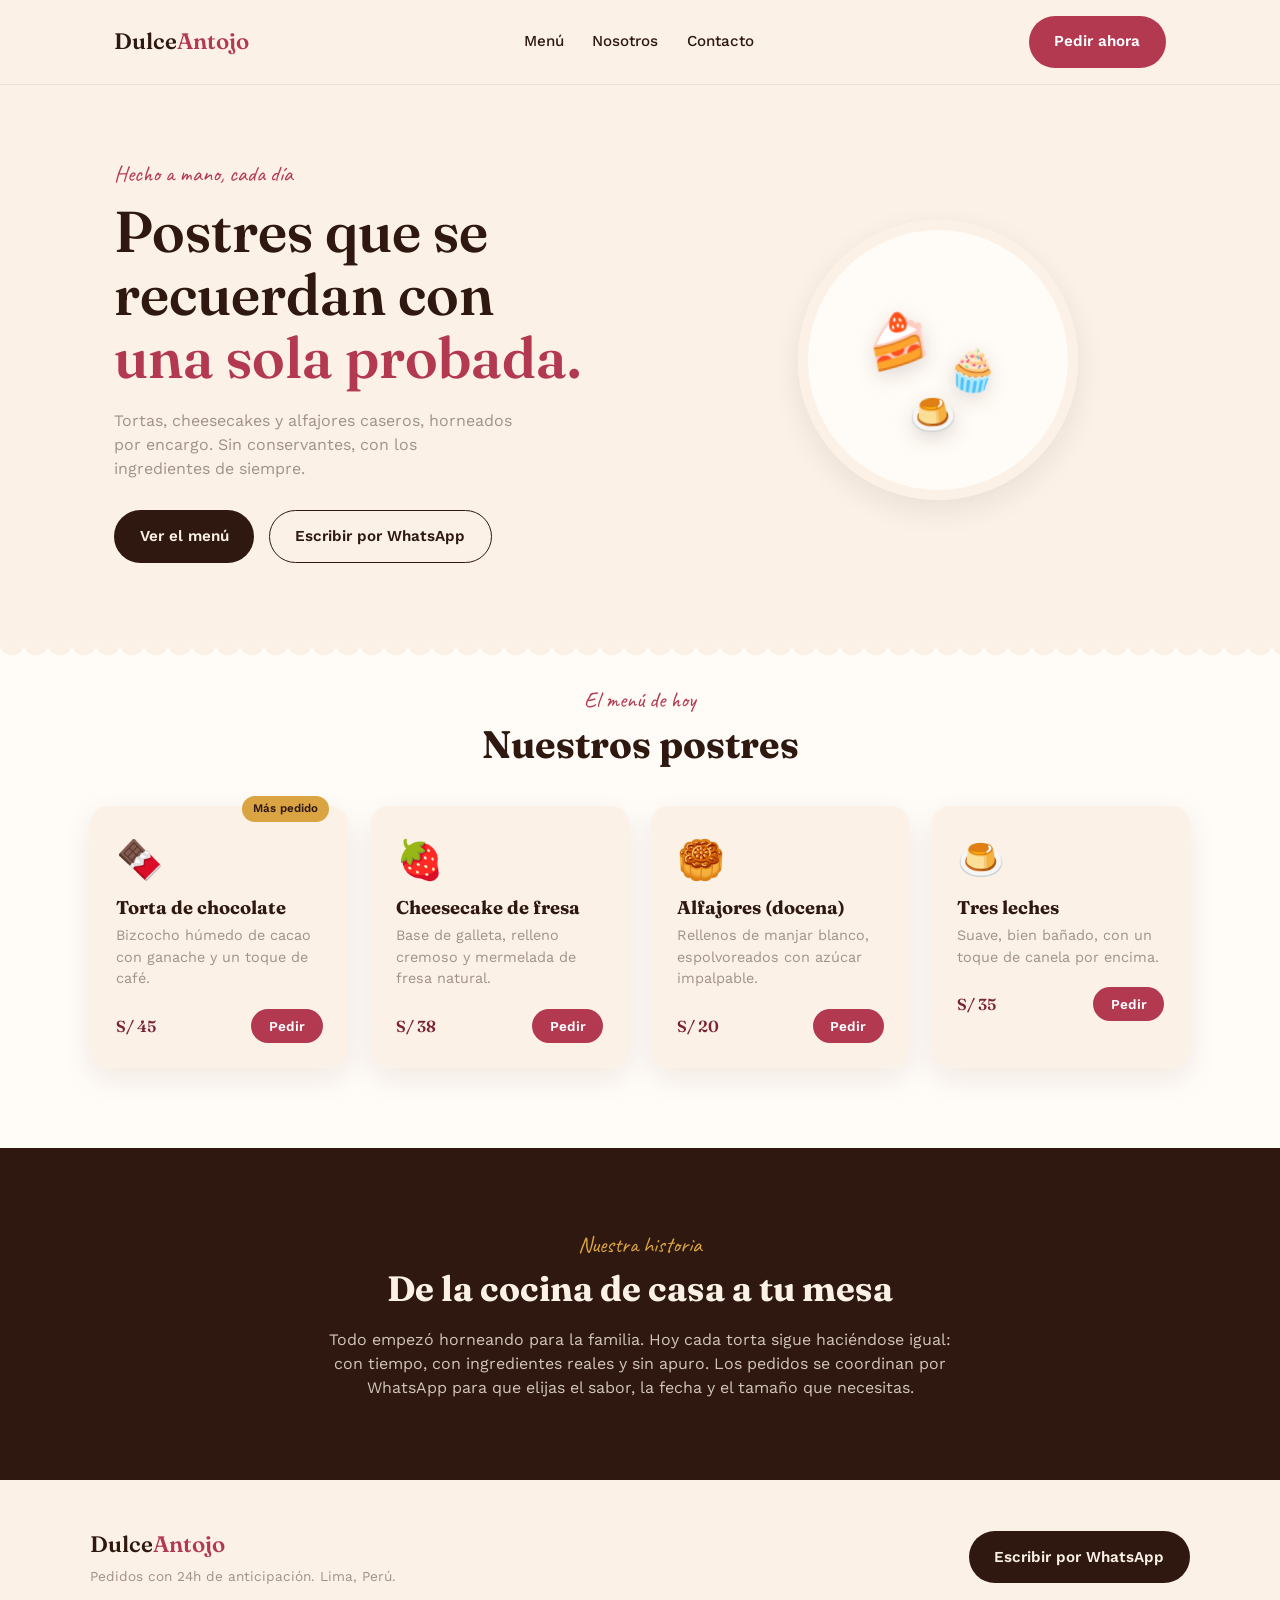
==== index.html @ 0b5dce77 "Change page title from 'Dulce Antojo' to 'Emma'" ====
<!DOCTYPE html>
<html lang="es">
<head>
  <meta charset="UTF-8">
  <meta name="viewport" content="width=device-width, initial-scale=1.0">
  <title>Emma — Postres artesanales</title>
  <meta name="description" content="Postres caseros hechos con amor. Pide por WhatsApp y recíbelos frescos.">
  <link rel="preconnect" href="https://fonts.googleapis.com">
  <link href="https://fonts.googleapis.com/css2?family=Fraunces:opsz,wght@9..144,400;9..144,600;9..144,700&family=Work+Sans:wght@400;500;600&family=Caveat:wght@600&display=swap" rel="stylesheet">
  <link rel="stylesheet" href="styles.css">
</head>
<body>

  <!-- ===== HEADER ===== -->
  <header class="header">
    <div class="header__inner">
      <a href="#inicio" class="logo">Dulce<span>Antojo</span></a>
      <nav class="nav">
        <a href="#menu">Menú</a>
        <a href="#nosotros">Nosotros</a>
        <a href="#contacto">Contacto</a>
      </nav>
      <a href="#" class="btn btn--whatsapp header__cta" id="btn-header-whatsapp">
        Pedir ahora
      </a>
    </div>
  </header>

  <!-- ===== HERO ===== -->
  <section class="hero" id="inicio">
    <div class="hero__content">
      <p class="eyebrow">Hecho a mano, cada día</p>
      <h1 class="hero__title">Postres que se<br>recuerdan con<br><em>una sola probada.</em></h1>
      <p class="hero__text">
        Tortas, cheesecakes y alfajores caseros, horneados por encargo.
        Sin conservantes, con los ingredientes de siempre.
      </p>
      <div class="hero__actions">
        <a href="#menu" class="btn btn--primary">Ver el menú</a>
        <a href="#" class="btn btn--outline" id="btn-hero-whatsapp">Escribir por WhatsApp</a>
      </div>
    </div>
    <div class="hero__art" aria-hidden="true">
      <div class="plate">
        <span class="treat treat--1">🍰</span>
        <span class="treat treat--2">🧁</span>
        <span class="treat treat--3">🍮</span>
      </div>
    </div>
  </section>

  <div class="scallop" aria-hidden="true"></div>

  <!-- ===== MENU ===== -->
  <section class="menu" id="menu">
    <div class="section-head">
      <p class="eyebrow">El menú de hoy</p>
      <h2>Nuestros postres</h2>
    </div>

    <div class="menu__grid" id="menu-grid">
      <!-- Las tarjetas se generan también se pueden editar aquí directamente -->
      <article class="card" data-nombre="Torta de chocolate" data-precio="45">
        <span class="card__badge">Más pedido</span>
        <div class="card__emoji">🍫</div>
        <h3>Torta de chocolate</h3>
        <p>Bizcocho húmedo de cacao con ganache y un toque de café.</p>
        <div class="card__footer">
          <span class="card__price">S/ 45</span>
          <button class="btn btn--small btn--whatsapp btn-pedir">Pedir</button>
        </div>
      </article>

      <article class="card" data-nombre="Cheesecake de fresa" data-precio="38">
        <div class="card__emoji">🍓</div>
        <h3>Cheesecake de fresa</h3>
        <p>Base de galleta, relleno cremoso y mermelada de fresa natural.</p>
        <div class="card__footer">
          <span class="card__price">S/ 38</span>
          <button class="btn btn--small btn--whatsapp btn-pedir">Pedir</button>
        </div>
      </article>

      <article class="card" data-nombre="Alfajores (docena)" data-precio="20">
        <div class="card__emoji">🥮</div>
        <h3>Alfajores (docena)</h3>
        <p>Rellenos de manjar blanco, espolvoreados con azúcar impalpable.</p>
        <div class="card__footer">
          <span class="card__price">S/ 20</span>
          <button class="btn btn--small btn--whatsapp btn-pedir">Pedir</button>
        </div>
      </article>

      <article class="card" data-nombre="Tres leches" data-precio="35">
        <div class="card__emoji">🍮</div>
        <h3>Tres leches</h3>
        <p>Suave, bien bañado, con un toque de canela por encima.</p>
        <div class="card__footer">
          <span class="card__price">S/ 35</span>
          <button class="btn btn--small btn--whatsapp btn-pedir">Pedir</button>
        </div>
      </article>
    </div>
  </section>

  <!-- ===== NOSOTROS ===== -->
  <section class="nosotros" id="nosotros">
    <div class="nosotros__inner">
      <p class="eyebrow">Nuestra historia</p>
      <h2>De la cocina de casa a tu mesa</h2>
      <p>
        Todo empezó horneando para la familia. Hoy cada torta sigue
        haciéndose igual: con tiempo, con ingredientes reales y
        sin apuro. Los pedidos se coordinan por WhatsApp para que
        elijas el sabor, la fecha y el tamaño que necesitas.
      </p>
    </div>
  </section>

  <!-- ===== FOOTER / CONTACTO ===== -->
  <footer class="footer" id="contacto">
    <div class="footer__inner">
      <div>
        <p class="logo logo--footer">Dulce<span>Antojo</span></p>
        <p class="footer__text">Pedidos con 24h de anticipación. Lima, Perú.</p>
      </div>
      <a href="#" class="btn btn--primary" id="btn-footer-whatsapp">Escribir por WhatsApp</a>
    </div>
  </footer>

  <script src="script.js"></script>
</body>
</html>
---- styles.css ----
/* =========================================================
   TOKENS — cambia estos valores para ajustar todo el diseño
   ========================================================= */
:root {
  --cream:        #FBF1E6;
  --cream-card:   #FFFBF6;
  --chocolate:    #2E1810;
  --chocolate-70: #2E181070;
  --berry:        #B33951;
  --berry-dark:   #7A2338;
  --caramel:      #D9A441;

  --font-display: "Fraunces", serif;
  --font-body:    "Work Sans", sans-serif;
  --font-accent:  "Caveat", cursive;

  --radius: 18px;
  --shadow: 0 10px 30px rgba(46, 24, 16, 0.08);
}

/* =========================================================
   BASE
   ========================================================= */
* { box-sizing: border-box; margin: 0; padding: 0; }

html { scroll-behavior: smooth; }

body {
  font-family: var(--font-body);
  background: var(--cream);
  color: var(--chocolate);
  line-height: 1.5;
  -webkit-font-smoothing: antialiased;
}

img { max-width: 100%; display: block; }

a { color: inherit; text-decoration: none; }

h1, h2, h3 { font-family: var(--font-display); line-height: 1.1; }

.eyebrow {
  font-family: var(--font-accent);
  font-size: 1.4rem;
  color: var(--berry);
}

/* =========================================================
   BOTONES
   ========================================================= */
.btn {
  display: inline-flex;
  align-items: center;
  justify-content: center;
  padding: 0.9rem 1.6rem;
  border-radius: 999px;
  font-family: var(--font-body);
  font-weight: 600;
  font-size: 0.95rem;
  border: none;
  cursor: pointer;
  transition: transform 0.15s ease, box-shadow 0.15s ease;
}

.btn:hover { transform: translateY(-2px); }

.btn--primary {
  background: var(--chocolate);
  color: var(--cream);
}

.btn--outline {
  background: transparent;
  color: var(--chocolate);
  border: 1.5px solid var(--chocolate);
}

.btn--whatsapp {
  background: var(--berry);
  color: #fff;
}
.btn--whatsapp:hover { background: var(--berry-dark); }

.btn--small { padding: 0.55rem 1.1rem; font-size: 0.85rem; }

/* =========================================================
   HEADER
   ========================================================= */
.header {
  position: sticky;
  top: 0;
  z-index: 20;
  background: var(--cream);
  border-bottom: 1px solid rgba(46, 24, 16, 0.08);
}

.header__inner {
  max-width: 1100px;
  margin: 0 auto;
  padding: 1rem 1.5rem;
  display: flex;
  align-items: center;
  justify-content: space-between;
  gap: 1rem;
}

.logo {
  font-family: var(--font-display);
  font-weight: 600;
  font-size: 1.4rem;
}
.logo span { color: var(--berry); }

.nav { display: flex; gap: 1.8rem; }
.nav a { font-weight: 500; font-size: 0.95rem; }
.nav a:hover { color: var(--berry); }

.header__cta { display: none; }
@media (min-width: 720px) {
  .header__cta { display: inline-flex; }
}

/* =========================================================
   HERO
   ========================================================= */
.hero {
  max-width: 1100px;
  margin: 0 auto;
  padding: 4.5rem 1.5rem 5rem;
  display: grid;
  grid-template-columns: 1.1fr 0.9fr;
  gap: 2.5rem;
  align-items: center;
}

.hero__title {
  font-size: clamp(2.4rem, 5vw, 3.6rem);
  font-weight: 600;
  margin: 0.6rem 0 1.2rem;
}
.hero__title em { color: var(--berry); font-style: normal; }

.hero__text {
  max-width: 40ch;
  color: var(--chocolate-70);
  margin-bottom: 1.8rem;
}

.hero__actions { display: flex; gap: 0.9rem; flex-wrap: wrap; }

.hero__art { display: flex; justify-content: center; }

.plate {
  position: relative;
  width: 280px;
  height: 280px;
  border-radius: 50%;
  background: var(--cream-card);
  box-shadow: var(--shadow), inset 0 0 0 10px var(--cream);
  display: flex;
  align-items: center;
  justify-content: center;
}

.treat {
  position: absolute;
  font-size: 3.2rem;
  filter: drop-shadow(0 6px 10px rgba(46,24,16,0.15));
}
.treat--1 { transform: translate(-40px, -20px) rotate(-8deg); }
.treat--2 { transform: translate(35px, 10px) rotate(10deg); font-size: 2.6rem; }
.treat--3 { transform: translate(-5px, 55px) rotate(-4deg); font-size: 2.4rem; }

@media (max-width: 800px) {
  .hero { grid-template-columns: 1fr; text-align: center; }
  .hero__text { margin-left: auto; margin-right: auto; }
  .hero__actions { justify-content: center; }
}

/* Borde festoneado — el detalle distintivo, como el forro de un molde */
.scallop {
  height: 24px;
  background:
    radial-gradient(circle at 12px 0, transparent 12px, var(--cream-card) 12.5px) 0 0 / 24px 24px repeat-x;
  background-color: var(--cream);
}

/* =========================================================
   MENU
   ========================================================= */
.menu {
  background: var(--cream-card);
  padding: 1rem 1.5rem 5rem;
}

.section-head {
  max-width: 1100px;
  margin: 0 auto 2.5rem;
  text-align: center;
}
.section-head h2 { font-size: clamp(1.8rem, 3vw, 2.4rem); margin-top: 0.4rem; }

.menu__grid {
  max-width: 1100px;
  margin: 0 auto;
  display: grid;
  grid-template-columns: repeat(auto-fit, minmax(230px, 1fr));
  gap: 1.4rem;
}

.card {
  position: relative;
  background: var(--cream);
  border-radius: var(--radius);
  padding: 1.6rem;
  box-shadow: var(--shadow);
  opacity: 0;
  transform: translateY(14px);
  transition: opacity 0.5s ease, transform 0.5s ease;
}
.card.is-visible { opacity: 1; transform: translateY(0); }

.card__emoji { font-size: 2.4rem; margin-bottom: 0.6rem; }

.card h3 { font-size: 1.15rem; margin-bottom: 0.4rem; }

.card p {
  font-size: 0.9rem;
  color: var(--chocolate-70);
  margin-bottom: 1.2rem;
  min-height: 2.6em;
}

.card__footer {
  display: flex;
  align-items: center;
  justify-content: space-between;
}

.card__price {
  font-family: var(--font-display);
  font-weight: 600;
  color: var(--berry-dark);
}

.card__badge {
  position: absolute;
  top: -10px;
  right: 1.2rem;
  background: var(--caramel);
  color: var(--chocolate);
  font-size: 0.72rem;
  font-weight: 600;
  padding: 0.3rem 0.7rem;
  border-radius: 999px;
}

/* =========================================================
   NOSOTROS
   ========================================================= */
.nosotros {
  padding: 5rem 1.5rem;
  background: var(--chocolate);
  color: var(--cream);
}

.nosotros__inner {
  max-width: 640px;
  margin: 0 auto;
  text-align: center;
}
.nosotros__inner .eyebrow { color: var(--caramel); }
.nosotros__inner h2 { font-size: clamp(1.7rem, 3vw, 2.2rem); margin: 0.5rem 0 1.2rem; }
.nosotros__inner p:last-child { color: #FBF1E6cc; }

/* =========================================================
   FOOTER
   ========================================================= */
.footer { padding: 3rem 1.5rem; }

.footer__inner {
  max-width: 1100px;
  margin: 0 auto;
  display: flex;
  align-items: center;
  justify-content: space-between;
  flex-wrap: wrap;
  gap: 1.2rem;
}

.logo--footer { margin-bottom: 0.3rem; }
.footer__text { font-size: 0.85rem; color: var(--chocolate-70); }

/* Accesibilidad: foco visible en todos los elementos interactivos */
a:focus-visible, button:focus-visible {
  outline: 2px solid var(--berry);
  outline-offset: 3px;
}

/* Respeta la preferencia de reducir movimiento */
@media (prefers-reduced-motion: reduce) {
  html { scroll-behavior: auto; }
  .card { transition: none; opacity: 1; transform: none; }
  .btn:hover { transform: none; }
}
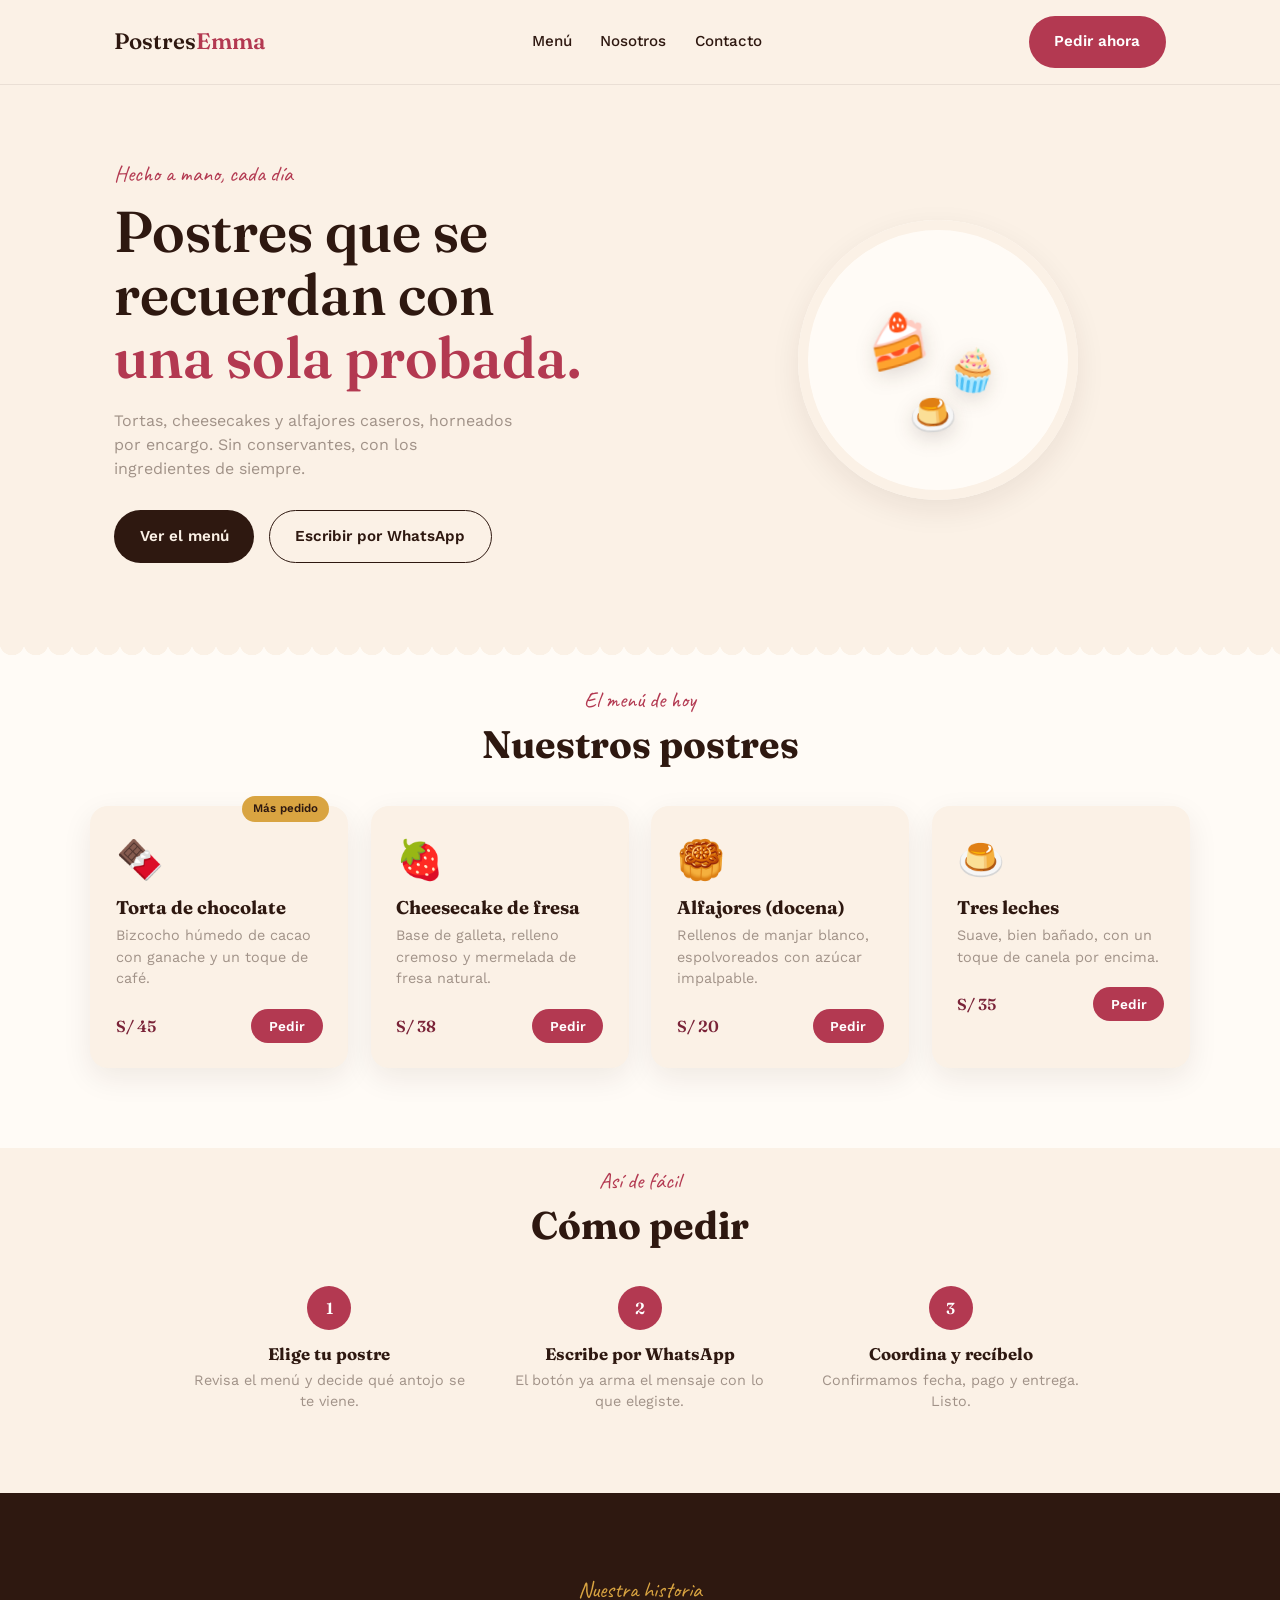
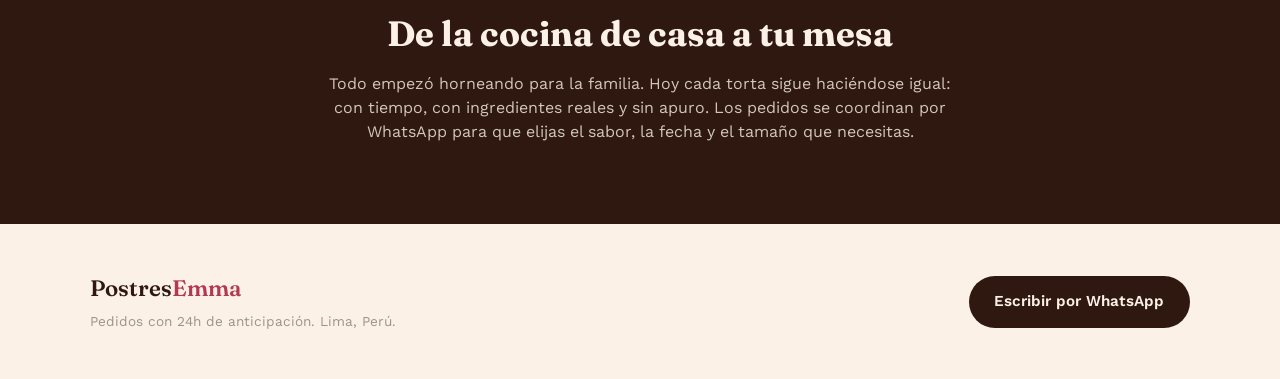
==== commit fd5a0a18: "Add files via upload" ====
--- a/index.html
+++ b/index.html
@@ -3,8 +3,8 @@
 <head>
   <meta charset="UTF-8">
   <meta name="viewport" content="width=device-width, initial-scale=1.0">
-  <title>Emma — Postres artesanales</title>
-  <meta name="description" content="Postres caseros hechos con amor. Pide por WhatsApp y recíbelos frescos.">
+  <title>Postres Emma — Postres artesanales</title>
+  <meta name="description" content="Postres caseros hechos por Emma con amor. Pide por WhatsApp y recíbelos frescos.">
   <link rel="preconnect" href="https://fonts.googleapis.com">
   <link href="https://fonts.googleapis.com/css2?family=Fraunces:opsz,wght@9..144,400;9..144,600;9..144,700&family=Work+Sans:wght@400;500;600&family=Caveat:wght@600&display=swap" rel="stylesheet">
   <link rel="stylesheet" href="styles.css">
@@ -14,12 +14,20 @@
   <!-- ===== HEADER ===== -->
   <header class="header">
     <div class="header__inner">
-      <a href="#inicio" class="logo">Dulce<span>Antojo</span></a>
-      <nav class="nav">
+      <a href="#inicio" class="logo">Postres<span>Emma</span></a>
+
+      <!-- Botón hamburguesa: solo visible en pantallas chicas -->
+      <button class="nav__toggle" id="nav-toggle" aria-label="Abrir menú" aria-expanded="false">
+        <span></span><span></span><span></span>
+      </button>
+
+      <nav class="nav" id="nav">
         <a href="#menu">Menú</a>
         <a href="#nosotros">Nosotros</a>
         <a href="#contacto">Contacto</a>
+        <a href="#" class="btn btn--whatsapp nav__cta-mobile" id="btn-nav-whatsapp">Pedir ahora</a>
       </nav>
+
       <a href="#" class="btn btn--whatsapp header__cta" id="btn-header-whatsapp">
         Pedir ahora
       </a>
@@ -42,9 +50,9 @@
     </div>
     <div class="hero__art" aria-hidden="true">
       <div class="plate">
-        <span class="treat treat--1">🍰</span>
-        <span class="treat treat--2">🧁</span>
-        <span class="treat treat--3">🍮</span>
+        <span class="treat treat--1 float">🍰</span>
+        <span class="treat treat--2 float float--delay1">🧁</span>
+        <span class="treat treat--3 float float--delay2">🍮</span>
       </div>
     </div>
   </section>
@@ -103,6 +111,31 @@
     </div>
   </section>
 
+  <!-- ===== COMO PEDIR ===== -->
+  <section class="pasos">
+    <div class="section-head">
+      <p class="eyebrow">Así de fácil</p>
+      <h2>Cómo pedir</h2>
+    </div>
+    <div class="pasos__grid">
+      <div class="paso">
+        <span class="paso__numero">1</span>
+        <h3>Elige tu postre</h3>
+        <p>Revisa el menú y decide qué antojo se te viene.</p>
+      </div>
+      <div class="paso">
+        <span class="paso__numero">2</span>
+        <h3>Escribe por WhatsApp</h3>
+        <p>El botón ya arma el mensaje con lo que elegiste.</p>
+      </div>
+      <div class="paso">
+        <span class="paso__numero">3</span>
+        <h3>Coordina y recíbelo</h3>
+        <p>Confirmamos fecha, pago y entrega. Listo.</p>
+      </div>
+    </div>
+  </section>
+
   <!-- ===== NOSOTROS ===== -->
   <section class="nosotros" id="nosotros">
     <div class="nosotros__inner">
@@ -121,13 +154,16 @@
   <footer class="footer" id="contacto">
     <div class="footer__inner">
       <div>
-        <p class="logo logo--footer">Dulce<span>Antojo</span></p>
+        <p class="logo logo--footer">Postres<span>Emma</span></p>
         <p class="footer__text">Pedidos con 24h de anticipación. Lima, Perú.</p>
       </div>
       <a href="#" class="btn btn--primary" id="btn-footer-whatsapp">Escribir por WhatsApp</a>
     </div>
   </footer>
 
+  <!-- Botón flotante para volver arriba, aparece al hacer scroll -->
+  <button id="btn-top" class="btn-top" aria-label="Volver arriba">↑</button>
+
   <script src="script.js"></script>
 </body>
 </html>
--- a/styles.css
+++ b/styles.css
@@ -120,6 +120,63 @@
   .header__cta { display: inline-flex; }
 }
 
+/* Botón hamburguesa — solo aparece en pantallas chicas */
+.nav__toggle {
+  display: none;
+  flex-direction: column;
+  gap: 5px;
+  background: none;
+  border: none;
+  cursor: pointer;
+  padding: 0.4rem;
+}
+.nav__toggle span {
+  width: 24px;
+  height: 2.5px;
+  background: var(--chocolate);
+  border-radius: 2px;
+  transition: transform 0.25s ease, opacity 0.25s ease;
+}
+
+.nav__cta-mobile { display: none; }
+
+@media (max-width: 719px) {
+  .nav__toggle { display: flex; }
+
+  .nav {
+    position: absolute;
+    top: 100%;
+    left: 0;
+    right: 0;
+    background: var(--cream);
+    flex-direction: column;
+    align-items: center;
+    gap: 1.4rem;
+    padding: 1.5rem 0 2rem;
+    border-bottom: 1px solid rgba(46, 24, 16, 0.08);
+
+    /* Oculto por defecto, sin usar display:none para poder animar */
+    max-height: 0;
+    overflow: hidden;
+    padding-top: 0;
+    padding-bottom: 0;
+    transition: max-height 0.3s ease;
+  }
+
+  .nav.is-open {
+    max-height: 320px;
+    padding-top: 1.5rem;
+    padding-bottom: 2rem;
+  }
+
+  .nav__cta-mobile { display: inline-flex; margin-top: 0.4rem; }
+}
+
+/* Transforma la hamburguesa en "X" cuando el menú está abierto */
+.nav__toggle[aria-expanded="true"] span:nth-child(1) { transform: translateY(7.5px) rotate(45deg); }
+.nav__toggle[aria-expanded="true"] span:nth-child(2) { opacity: 0; }
+.nav__toggle[aria-expanded="true"] span:nth-child(3) { transform: translateY(-7.5px) rotate(-45deg); }
+
 /* =========================================================
    HERO
    ========================================================= */
@@ -170,6 +227,16 @@
 .treat--1 { transform: translate(-40px, -20px) rotate(-8deg); }
 .treat--2 { transform: translate(35px, 10px) rotate(10deg); font-size: 2.6rem; }
 .treat--3 { transform: translate(-5px, 55px) rotate(-4deg); font-size: 2.4rem; }
+
+/* Animación flotante: sube y baja suavemente, en bucle */
+.float { animation: flotar 3.5s ease-in-out infinite; }
+.float--delay1 { animation-delay: 0.6s; }
+.float--delay2 { animation-delay: 1.2s; }
+
+@keyframes flotar {
+  0%, 100% { margin-top: 0; }
+  50%      { margin-top: -10px; }
+}
 
 @media (max-width: 800px) {
   .hero { grid-template-columns: 1fr; text-align: center; }
@@ -256,6 +323,66 @@
 }
 
 /* =========================================================
+   COMO PEDIR (3 pasos)
+   ========================================================= */
+.pasos { padding: 1rem 1.5rem 5rem; }
+
+.pasos__grid {
+  max-width: 900px;
+  margin: 0 auto;
+  display: grid;
+  grid-template-columns: repeat(auto-fit, minmax(200px, 1fr));
+  gap: 2rem;
+  text-align: center;
+}
+
+.paso__numero {
+  display: inline-flex;
+  align-items: center;
+  justify-content: center;
+  width: 44px;
+  height: 44px;
+  border-radius: 50%;
+  background: var(--berry);
+  color: #fff;
+  font-family: var(--font-display);
+  font-weight: 600;
+  margin-bottom: 0.9rem;
+}
+
+.paso h3 { font-size: 1.05rem; margin-bottom: 0.4rem; }
+.paso p { font-size: 0.9rem; color: var(--chocolate-70); }
+
+/* =========================================================
+   BOTÓN VOLVER ARRIBA
+   ========================================================= */
+.btn-top {
+  position: fixed;
+  bottom: 1.5rem;
+  right: 1.5rem;
+  width: 44px;
+  height: 44px;
+  border-radius: 50%;
+  border: none;
+  background: var(--chocolate);
+  color: var(--cream);
+  font-size: 1.2rem;
+  cursor: pointer;
+  box-shadow: var(--shadow);
+  opacity: 0;
+  pointer-events: none;
+  transform: translateY(10px);
+  transition: opacity 0.25s ease, transform 0.25s ease;
+  z-index: 15;
+}
+
+.btn-top.is-visible {
+  opacity: 1;
+  pointer-events: auto;
+  transform: translateY(0);
+}
+
+/* =========================================================
    NOSOTROS
    ========================================================= */
 .nosotros {
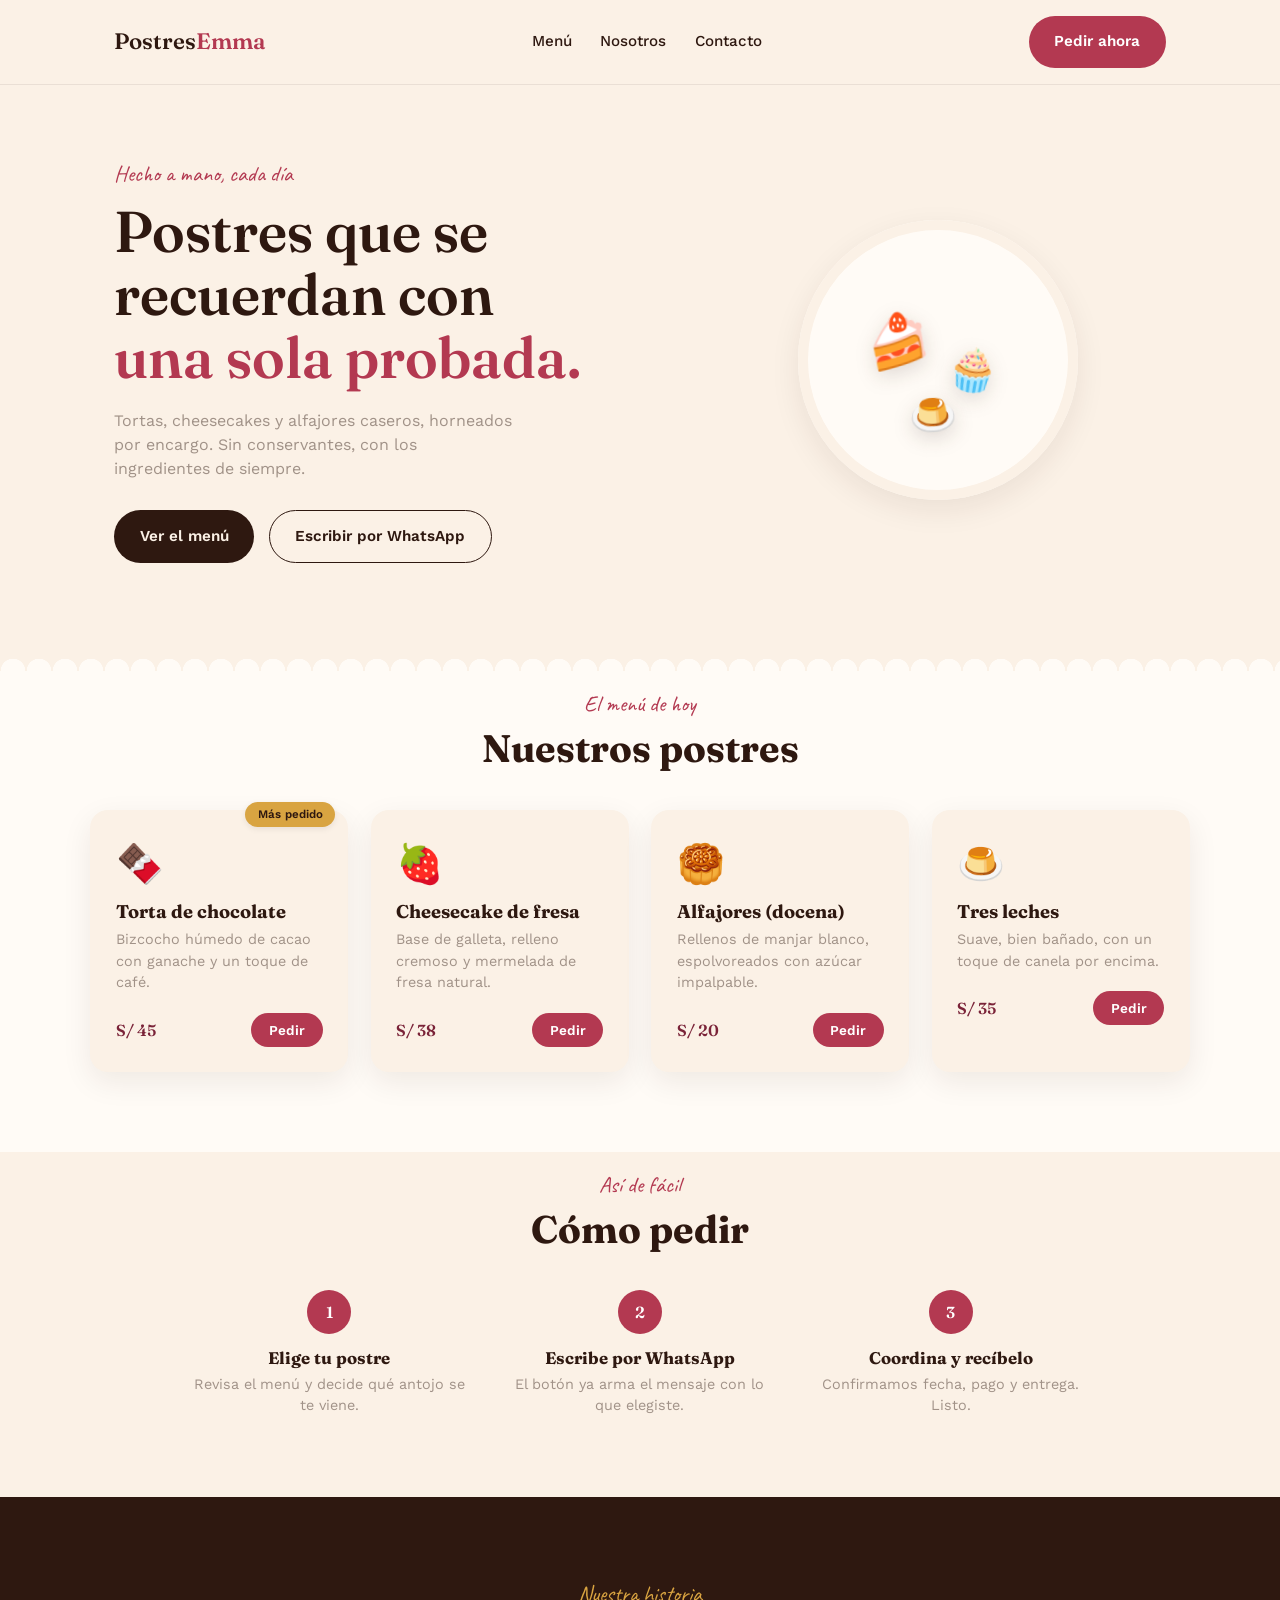
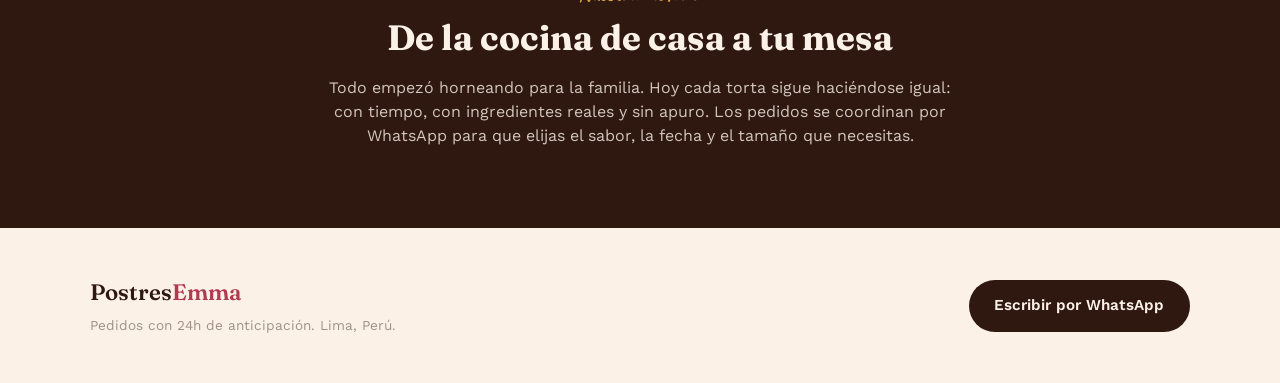
==== commit 89d83e0d: "12312" ====
--- a/index.html
+++ b/index.html
@@ -5,6 +5,25 @@
   <meta name="viewport" content="width=device-width, initial-scale=1.0">
   <title>Postres Emma — Postres artesanales</title>
   <meta name="description" content="Postres caseros hechos por Emma con amor. Pide por WhatsApp y recíbelos frescos.">
+  <!-- Favicon en emoji (funciona en la mayoría de navegadores) -->
+  <link rel="icon" href="data:image/svg+xml,<svg xmlns='http://www.w3.org/2000/svg' viewBox='0 0 100 100'><text y='.9em' font-size='90'>🍰</text></svg>">
+  <!-- Datos estructurados para negocio local (SEO) -->
+  <script type="application/ld+json">
+    {
+      "@context": "https://schema.org",
+      "@type": "LocalBusiness",
+      "name": "Postres Emma",
+      "description": "Postres artesanales hechos por encargo. Tortas, cheesecakes y alfajores.",
+      "url": "https://postresemma.com",
+      "telephone": "+51987654321",
+      "address": {
+        "@type": "PostalAddress",
+        "addressLocality": "Lima",
+        "addressCountry": "PE"
+      },
+      "priceRange": "$$"
+    }
+  </script>
   <link rel="preconnect" href="https://fonts.googleapis.com">
   <link href="https://fonts.googleapis.com/css2?family=Fraunces:opsz,wght@9..144,400;9..144,600;9..144,700&family=Work+Sans:wght@400;500;600&family=Caveat:wght@600&display=swap" rel="stylesheet">
   <link rel="stylesheet" href="styles.css">
@@ -15,140 +34,136 @@
   <header class="header">
     <div class="header__inner">
       <a href="#inicio" class="logo">Postres<span>Emma</span></a>
-
-      <!-- Botón hamburguesa: solo visible en pantallas chicas -->
-      <button class="nav__toggle" id="nav-toggle" aria-label="Abrir menú" aria-expanded="false">
+      <button class="nav__toggle" id="nav-toggle" aria-label="Abrir menú" aria-expanded="false" aria-controls="nav">
         <span></span><span></span><span></span>
       </button>
-
-      <nav class="nav" id="nav">
+      <nav class="nav" id="nav" role="navigation" aria-label="Menú principal">
         <a href="#menu">Menú</a>
         <a href="#nosotros">Nosotros</a>
         <a href="#contacto">Contacto</a>
-        <a href="#" class="btn btn--whatsapp nav__cta-mobile" id="btn-nav-whatsapp">Pedir ahora</a>
+        <a href="#" class="btn btn--whatsapp nav__cta-mobile" data-wa-message="general">Pedir ahora</a>
       </nav>
-
-      <a href="#" class="btn btn--whatsapp header__cta" id="btn-header-whatsapp">
-        Pedir ahora
-      </a>
+      <a href="#" class="btn btn--whatsapp header__cta" data-wa-message="general">Pedir ahora</a>
     </div>
   </header>
 
-  <!-- ===== HERO ===== -->
-  <section class="hero" id="inicio">
-    <div class="hero__content">
-      <p class="eyebrow">Hecho a mano, cada día</p>
-      <h1 class="hero__title">Postres que se<br>recuerdan con<br><em>una sola probada.</em></h1>
-      <p class="hero__text">
-        Tortas, cheesecakes y alfajores caseros, horneados por encargo.
-        Sin conservantes, con los ingredientes de siempre.
-      </p>
-      <div class="hero__actions">
-        <a href="#menu" class="btn btn--primary">Ver el menú</a>
-        <a href="#" class="btn btn--outline" id="btn-hero-whatsapp">Escribir por WhatsApp</a>
+  <!-- ===== CONTENIDO PRINCIPAL ===== -->
+  <main>
+    <!-- ===== HERO ===== -->
+    <section class="hero" id="inicio">
+      <div class="hero__content">
+        <p class="eyebrow">Hecho a mano, cada día</p>
+        <h1 class="hero__title">Postres que se<br>recuerdan con<br><em>una sola probada.</em></h1>
+        <p class="hero__text">
+          Tortas, cheesecakes y alfajores caseros, horneados por encargo.
+          Sin conservantes, con los ingredientes de siempre.
+        </p>
+        <div class="hero__actions">
+          <a href="#menu" class="btn btn--primary">Ver el menú</a>
+          <a href="#" class="btn btn--outline" data-wa-message="general">Escribir por WhatsApp</a>
+        </div>
       </div>
-    </div>
-    <div class="hero__art" aria-hidden="true">
-      <div class="plate">
-        <span class="treat treat--1 float">🍰</span>
-        <span class="treat treat--2 float float--delay1">🧁</span>
-        <span class="treat treat--3 float float--delay2">🍮</span>
+      <div class="hero__art" aria-hidden="true">
+        <div class="plate">
+          <span class="treat treat--1 float">🍰</span>
+          <span class="treat treat--2 float float--delay1">🧁</span>
+          <span class="treat treat--3 float float--delay2">🍮</span>
+        </div>
       </div>
-    </div>
-  </section>
+    </section>
 
-  <div class="scallop" aria-hidden="true"></div>
+    <div class="scallop" aria-hidden="true"></div>
 
-  <!-- ===== MENU ===== -->
-  <section class="menu" id="menu">
-    <div class="section-head">
-      <p class="eyebrow">El menú de hoy</p>
-      <h2>Nuestros postres</h2>
-    </div>
+    <!-- ===== MENU ===== -->
+    <section class="menu" id="menu" aria-labelledby="menu-heading">
+      <div class="section-head">
+        <p class="eyebrow">El menú de hoy</p>
+        <h2 id="menu-heading">Nuestros postres</h2>
+      </div>
+      <div class="menu__grid" id="menu-grid">
+        <!-- Cada tarjeta incluye data-nombre y data-precio para el mensaje -->
+        <article class="card" data-nombre="Torta de chocolate" data-precio="45">
+          <span class="card__badge">Más pedido</span>
+          <div class="card__emoji">🍫</div>
+          <h3>Torta de chocolate</h3>
+          <p>Bizcocho húmedo de cacao con ganache y un toque de café.</p>
+          <div class="card__footer">
+            <span class="card__price">S/ 45</span>
+            <button class="btn btn--small btn--whatsapp btn-pedir" data-wa-message="producto">Pedir</button>
+          </div>
+        </article>
 
-    <div class="menu__grid" id="menu-grid">
-      <!-- Las tarjetas se generan también se pueden editar aquí directamente -->
-      <article class="card" data-nombre="Torta de chocolate" data-precio="45">
-        <span class="card__badge">Más pedido</span>
-        <div class="card__emoji">🍫</div>
-        <h3>Torta de chocolate</h3>
-        <p>Bizcocho húmedo de cacao con ganache y un toque de café.</p>
-        <div class="card__footer">
-          <span class="card__price">S/ 45</span>
-          <button class="btn btn--small btn--whatsapp btn-pedir">Pedir</button>
+        <article class="card" data-nombre="Cheesecake de fresa" data-precio="38">
+          <div class="card__emoji">🍓</div>
+          <h3>Cheesecake de fresa</h3>
+          <p>Base de galleta, relleno cremoso y mermelada de fresa natural.</p>
+          <div class="card__footer">
+            <span class="card__price">S/ 38</span>
+            <button class="btn btn--small btn--whatsapp btn-pedir" data-wa-message="producto">Pedir</button>
+          </div>
+        </article>
+
+        <article class="card" data-nombre="Alfajores (docena)" data-precio="20">
+          <div class="card__emoji">🥮</div>
+          <h3>Alfajores (docena)</h3>
+          <p>Rellenos de manjar blanco, espolvoreados con azúcar impalpable.</p>
+          <div class="card__footer">
+            <span class="card__price">S/ 20</span>
+            <button class="btn btn--small btn--whatsapp btn-pedir" data-wa-message="producto">Pedir</button>
+          </div>
+        </article>
+
+        <article class="card" data-nombre="Tres leches" data-precio="35">
+          <div class="card__emoji">🍮</div>
+          <h3>Tres leches</h3>
+          <p>Suave, bien bañado, con un toque de canela por encima.</p>
+          <div class="card__footer">
+            <span class="card__price">S/ 35</span>
+            <button class="btn btn--small btn--whatsapp btn-pedir" data-wa-message="producto">Pedir</button>
+          </div>
+        </article>
+      </div>
+    </section>
+
+    <!-- ===== COMO PEDIR ===== -->
+    <section class="pasos" aria-labelledby="pasos-heading">
+      <div class="section-head">
+        <p class="eyebrow">Así de fácil</p>
+        <h2 id="pasos-heading">Cómo pedir</h2>
+      </div>
+      <div class="pasos__grid">
+        <div class="paso">
+          <span class="paso__numero" aria-hidden="true">1</span>
+          <h3>Elige tu postre</h3>
+          <p>Revisa el menú y decide qué antojo se te viene.</p>
         </div>
-      </article>
+        <div class="paso">
+          <span class="paso__numero" aria-hidden="true">2</span>
+          <h3>Escribe por WhatsApp</h3>
+          <p>El botón ya arma el mensaje con lo que elegiste.</p>
+        </div>
+        <div class="paso">
+          <span class="paso__numero" aria-hidden="true">3</span>
+          <h3>Coordina y recíbelo</h3>
+          <p>Confirmamos fecha, pago y entrega. Listo.</p>
+        </div>
+      </div>
+    </section>
 
-      <article class="card" data-nombre="Cheesecake de fresa" data-precio="38">
-        <div class="card__emoji">🍓</div>
-        <h3>Cheesecake de fresa</h3>
-        <p>Base de galleta, relleno cremoso y mermelada de fresa natural.</p>
-        <div class="card__footer">
-          <span class="card__price">S/ 38</span>
-          <button class="btn btn--small btn--whatsapp btn-pedir">Pedir</button>
-        </div>
-      </article>
-
-      <article class="card" data-nombre="Alfajores (docena)" data-precio="20">
-        <div class="card__emoji">🥮</div>
-        <h3>Alfajores (docena)</h3>
-        <p>Rellenos de manjar blanco, espolvoreados con azúcar impalpable.</p>
-        <div class="card__footer">
-          <span class="card__price">S/ 20</span>
-          <button class="btn btn--small btn--whatsapp btn-pedir">Pedir</button>
-        </div>
-      </article>
-
-      <article class="card" data-nombre="Tres leches" data-precio="35">
-        <div class="card__emoji">🍮</div>
-        <h3>Tres leches</h3>
-        <p>Suave, bien bañado, con un toque de canela por encima.</p>
-        <div class="card__footer">
-          <span class="card__price">S/ 35</span>
-          <button class="btn btn--small btn--whatsapp btn-pedir">Pedir</button>
-        </div>
-      </article>
-    </div>
-  </section>
-
-  <!-- ===== COMO PEDIR ===== -->
-  <section class="pasos">
-    <div class="section-head">
-      <p class="eyebrow">Así de fácil</p>
-      <h2>Cómo pedir</h2>
-    </div>
-    <div class="pasos__grid">
-      <div class="paso">
-        <span class="paso__numero">1</span>
-        <h3>Elige tu postre</h3>
-        <p>Revisa el menú y decide qué antojo se te viene.</p>
+    <!-- ===== NOSOTROS ===== -->
+    <section class="nosotros" id="nosotros" aria-labelledby="nosotros-heading">
+      <div class="nosotros__inner">
+        <p class="eyebrow">Nuestra historia</p>
+        <h2 id="nosotros-heading">De la cocina de casa a tu mesa</h2>
+        <p>
+          Todo empezó horneando para la familia. Hoy cada torta sigue
+          haciéndose igual: con tiempo, con ingredientes reales y
+          sin apuro. Los pedidos se coordinan por WhatsApp para que
+          elijas el sabor, la fecha y el tamaño que necesitas.
+        </p>
       </div>
-      <div class="paso">
-        <span class="paso__numero">2</span>
-        <h3>Escribe por WhatsApp</h3>
-        <p>El botón ya arma el mensaje con lo que elegiste.</p>
-      </div>
-      <div class="paso">
-        <span class="paso__numero">3</span>
-        <h3>Coordina y recíbelo</h3>
-        <p>Confirmamos fecha, pago y entrega. Listo.</p>
-      </div>
-    </div>
-  </section>
-
-  <!-- ===== NOSOTROS ===== -->
-  <section class="nosotros" id="nosotros">
-    <div class="nosotros__inner">
-      <p class="eyebrow">Nuestra historia</p>
-      <h2>De la cocina de casa a tu mesa</h2>
-      <p>
-        Todo empezó horneando para la familia. Hoy cada torta sigue
-        haciéndose igual: con tiempo, con ingredientes reales y
-        sin apuro. Los pedidos se coordinan por WhatsApp para que
-        elijas el sabor, la fecha y el tamaño que necesitas.
-      </p>
-    </div>
-  </section>
+    </section>
+  </main>
 
   <!-- ===== FOOTER / CONTACTO ===== -->
   <footer class="footer" id="contacto">
@@ -157,13 +172,13 @@
         <p class="logo logo--footer">Postres<span>Emma</span></p>
         <p class="footer__text">Pedidos con 24h de anticipación. Lima, Perú.</p>
       </div>
-      <a href="#" class="btn btn--primary" id="btn-footer-whatsapp">Escribir por WhatsApp</a>
+      <a href="#" class="btn btn--primary" data-wa-message="general">Escribir por WhatsApp</a>
     </div>
   </footer>
 
-  <!-- Botón flotante para volver arriba, aparece al hacer scroll -->
+  <!-- Botón flotante para volver arriba -->
   <button id="btn-top" class="btn-top" aria-label="Volver arriba">↑</button>
 
   <script src="script.js"></script>
 </body>
-</html>
+</html>
--- a/styles.css
+++ b/styles.css
@@ -16,6 +16,7 @@
 
   --radius: 18px;
   --shadow: 0 10px 30px rgba(46, 24, 16, 0.08);
+  --shadow-hover: 0 18px 40px rgba(46, 24, 16, 0.12);
 }
 
 /* =========================================================
@@ -59,7 +60,7 @@
   font-size: 0.95rem;
   border: none;
   cursor: pointer;
-  transition: transform 0.15s ease, box-shadow 0.15s ease;
+  transition: transform 0.15s ease, box-shadow 0.15s ease, background 0.15s ease;
 }
 
 .btn:hover { transform: translateY(-2px); }
@@ -68,12 +69,14 @@
   background: var(--chocolate);
   color: var(--cream);
 }
+.btn--primary:hover { background: #3f2218; }
 
 .btn--outline {
   background: transparent;
   color: var(--chocolate);
   border: 1.5px solid var(--chocolate);
 }
+.btn--outline:hover { background: var(--chocolate); color: var(--cream); }
 
 .btn--whatsapp {
   background: var(--berry);
@@ -120,7 +123,7 @@
   .header__cta { display: inline-flex; }
 }
 
-/* Botón hamburguesa — solo aparece en pantallas chicas */
+/* Botón hamburguesa */
 .nav__toggle {
   display: none;
   flex-direction: column;
@@ -152,27 +155,24 @@
     flex-direction: column;
     align-items: center;
     gap: 1.4rem;
-    padding: 1.5rem 0 2rem;
+    padding: 0 1.5rem;
     border-bottom: 1px solid rgba(46, 24, 16, 0.08);
-
-    /* Oculto por defecto, sin usar display:none para poder animar */
     max-height: 0;
     overflow: hidden;
-    padding-top: 0;
-    padding-bottom: 0;
-    transition: max-height 0.3s ease;
+    transition: max-height 0.3s ease, padding 0.3s ease;
+    pointer-events: none; /* evita clics mientras está cerrado */
   }
 
   .nav.is-open {
-    max-height: 320px;
-    padding-top: 1.5rem;
-    padding-bottom: 2rem;
+    max-height: 500px; /* suficiente para varios enlaces */
+    padding: 1.5rem 1.5rem 2rem;
+    pointer-events: auto;
   }
 
   .nav__cta-mobile { display: inline-flex; margin-top: 0.4rem; }
 }
 
-/* Transforma la hamburguesa en "X" cuando el menú está abierto */
+/* Transforma la hamburguesa en "X" */
 .nav__toggle[aria-expanded="true"] span:nth-child(1) { transform: translateY(7.5px) rotate(45deg); }
 .nav__toggle[aria-expanded="true"] span:nth-child(2) { opacity: 0; }
 .nav__toggle[aria-expanded="true"] span:nth-child(3) { transform: translateY(-7.5px) rotate(-45deg); }
@@ -228,7 +228,6 @@
 .treat--2 { transform: translate(35px, 10px) rotate(10deg); font-size: 2.6rem; }
 .treat--3 { transform: translate(-5px, 55px) rotate(-4deg); font-size: 2.4rem; }
 
-/* Animación flotante: sube y baja suavemente, en bucle */
 .float { animation: flotar 3.5s ease-in-out infinite; }
 .float--delay1 { animation-delay: 0.6s; }
 .float--delay2 { animation-delay: 1.2s; }
@@ -244,12 +243,23 @@
   .hero__actions { justify-content: center; }
 }
 
-/* Borde festoneado — el detalle distintivo, como el forro de un molde */
+/* Borde festoneado — versión mejorada con pseudo-elemento */
 .scallop {
-  height: 24px;
-  background:
-    radial-gradient(circle at 12px 0, transparent 12px, var(--cream-card) 12.5px) 0 0 / 24px 24px repeat-x;
-  background-color: var(--cream);
+  position: relative;
+  height: 28px;
+  background: var(--cream);
+  overflow: hidden;
+}
+.scallop::after {
+  content: '';
+  position: absolute;
+  bottom: 0;
+  left: 0;
+  right: 0;
+  height: 28px;
+  background: radial-gradient(circle at 50% 100%, var(--cream-card) 12px, transparent 12.5px);
+  background-size: 26px 28px;
+  background-repeat: repeat-x;
 }
 
 /* =========================================================
@@ -283,9 +293,10 @@
   box-shadow: var(--shadow);
   opacity: 0;
   transform: translateY(14px);
-  transition: opacity 0.5s ease, transform 0.5s ease;
+  transition: opacity 0.5s ease, transform 0.5s ease, box-shadow 0.3s ease;
 }
 .card.is-visible { opacity: 1; transform: translateY(0); }
+.card:hover { box-shadow: var(--shadow-hover); }
 
 .card__emoji { font-size: 2.4rem; margin-bottom: 0.6rem; }
 
@@ -312,14 +323,15 @@
 
 .card__badge {
   position: absolute;
-  top: -10px;
-  right: 1.2rem;
+  top: -8px;
+  right: 0.8rem;
   background: var(--caramel);
   color: var(--chocolate);
   font-size: 0.72rem;
   font-weight: 600;
-  padding: 0.3rem 0.7rem;
+  padding: 0.25rem 0.8rem;
   border-radius: 999px;
+  box-shadow: 0 2px 6px rgba(0,0,0,0.08);
 }
 
 /* =========================================================
@@ -418,15 +430,16 @@
 .logo--footer { margin-bottom: 0.3rem; }
 .footer__text { font-size: 0.85rem; color: var(--chocolate-70); }
 
-/* Accesibilidad: foco visible en todos los elementos interactivos */
+/* Accesibilidad: foco visible */
 a:focus-visible, button:focus-visible {
   outline: 2px solid var(--berry);
   outline-offset: 3px;
 }
 
-/* Respeta la preferencia de reducir movimiento */
+/* Preferencia de movimiento reducido */
 @media (prefers-reduced-motion: reduce) {
   html { scroll-behavior: auto; }
   .card { transition: none; opacity: 1; transform: none; }
   .btn:hover { transform: none; }
-}
+  .float { animation: none; }
+}
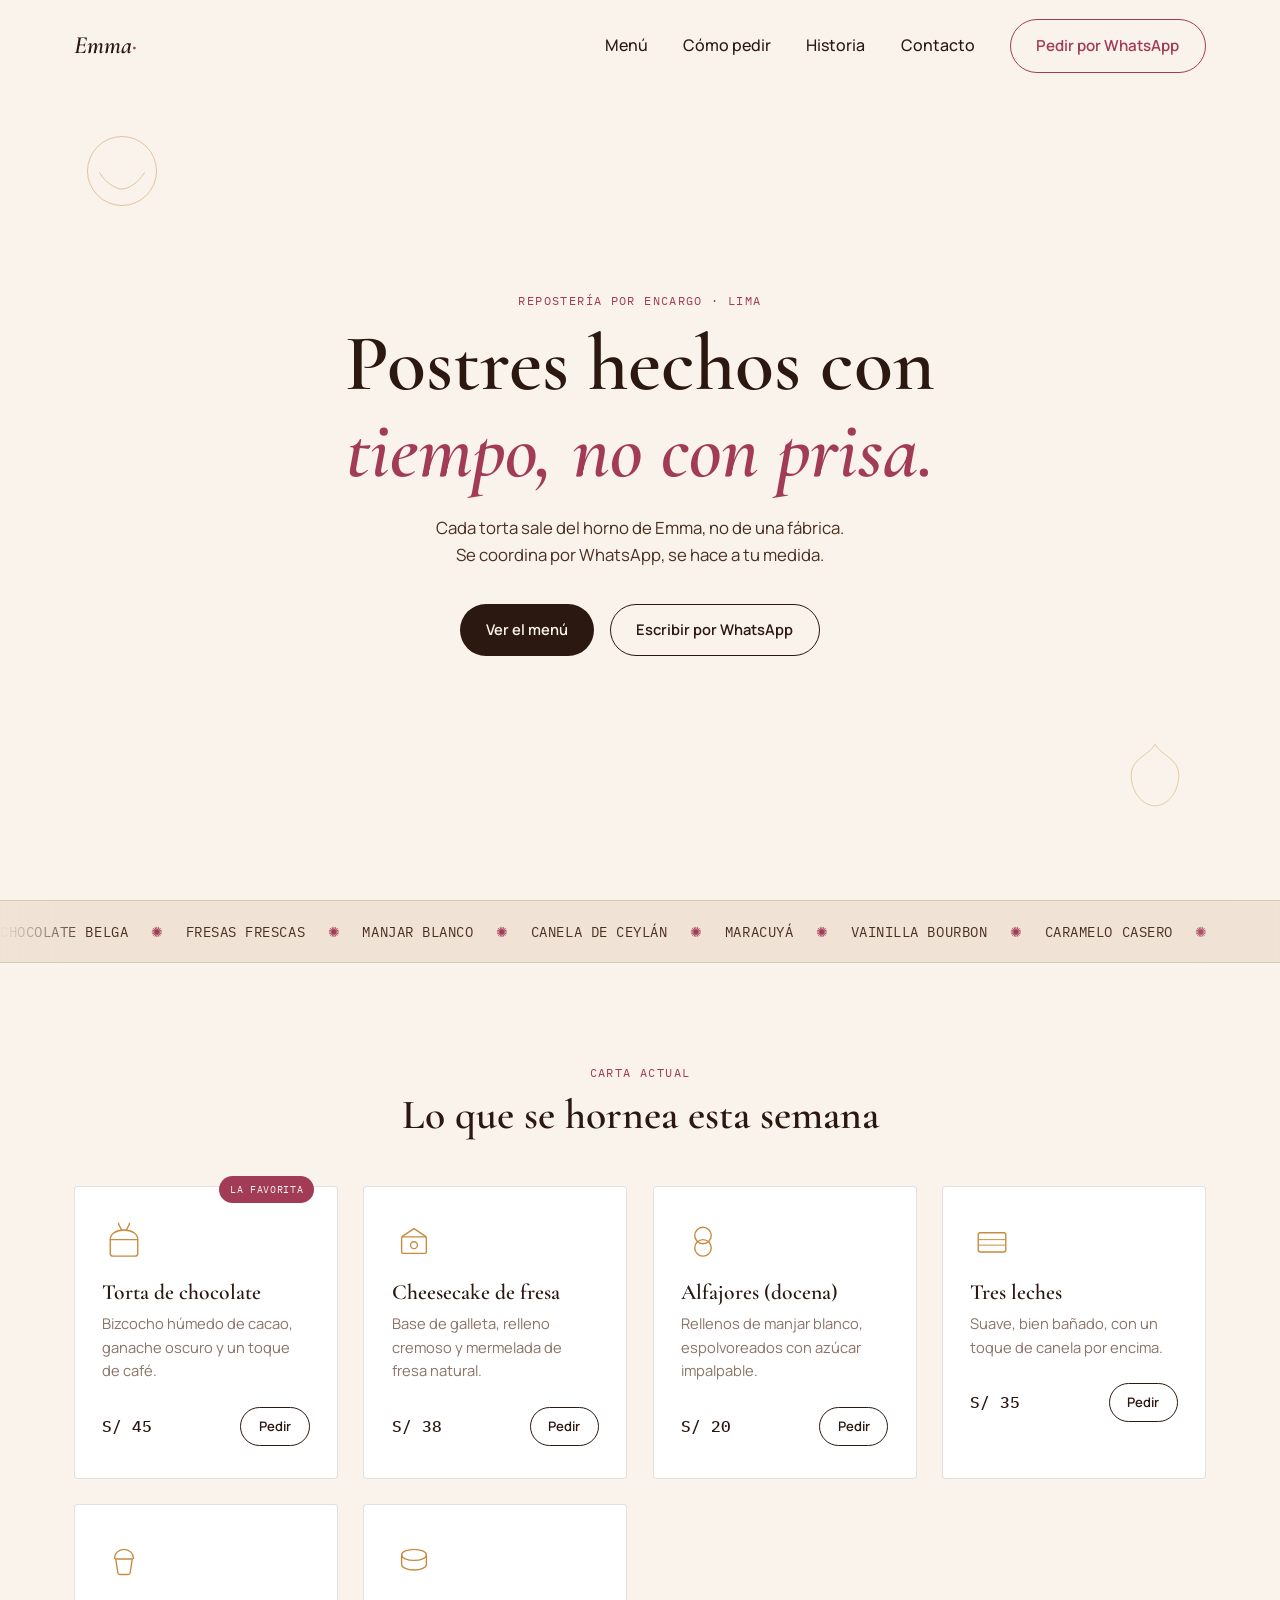
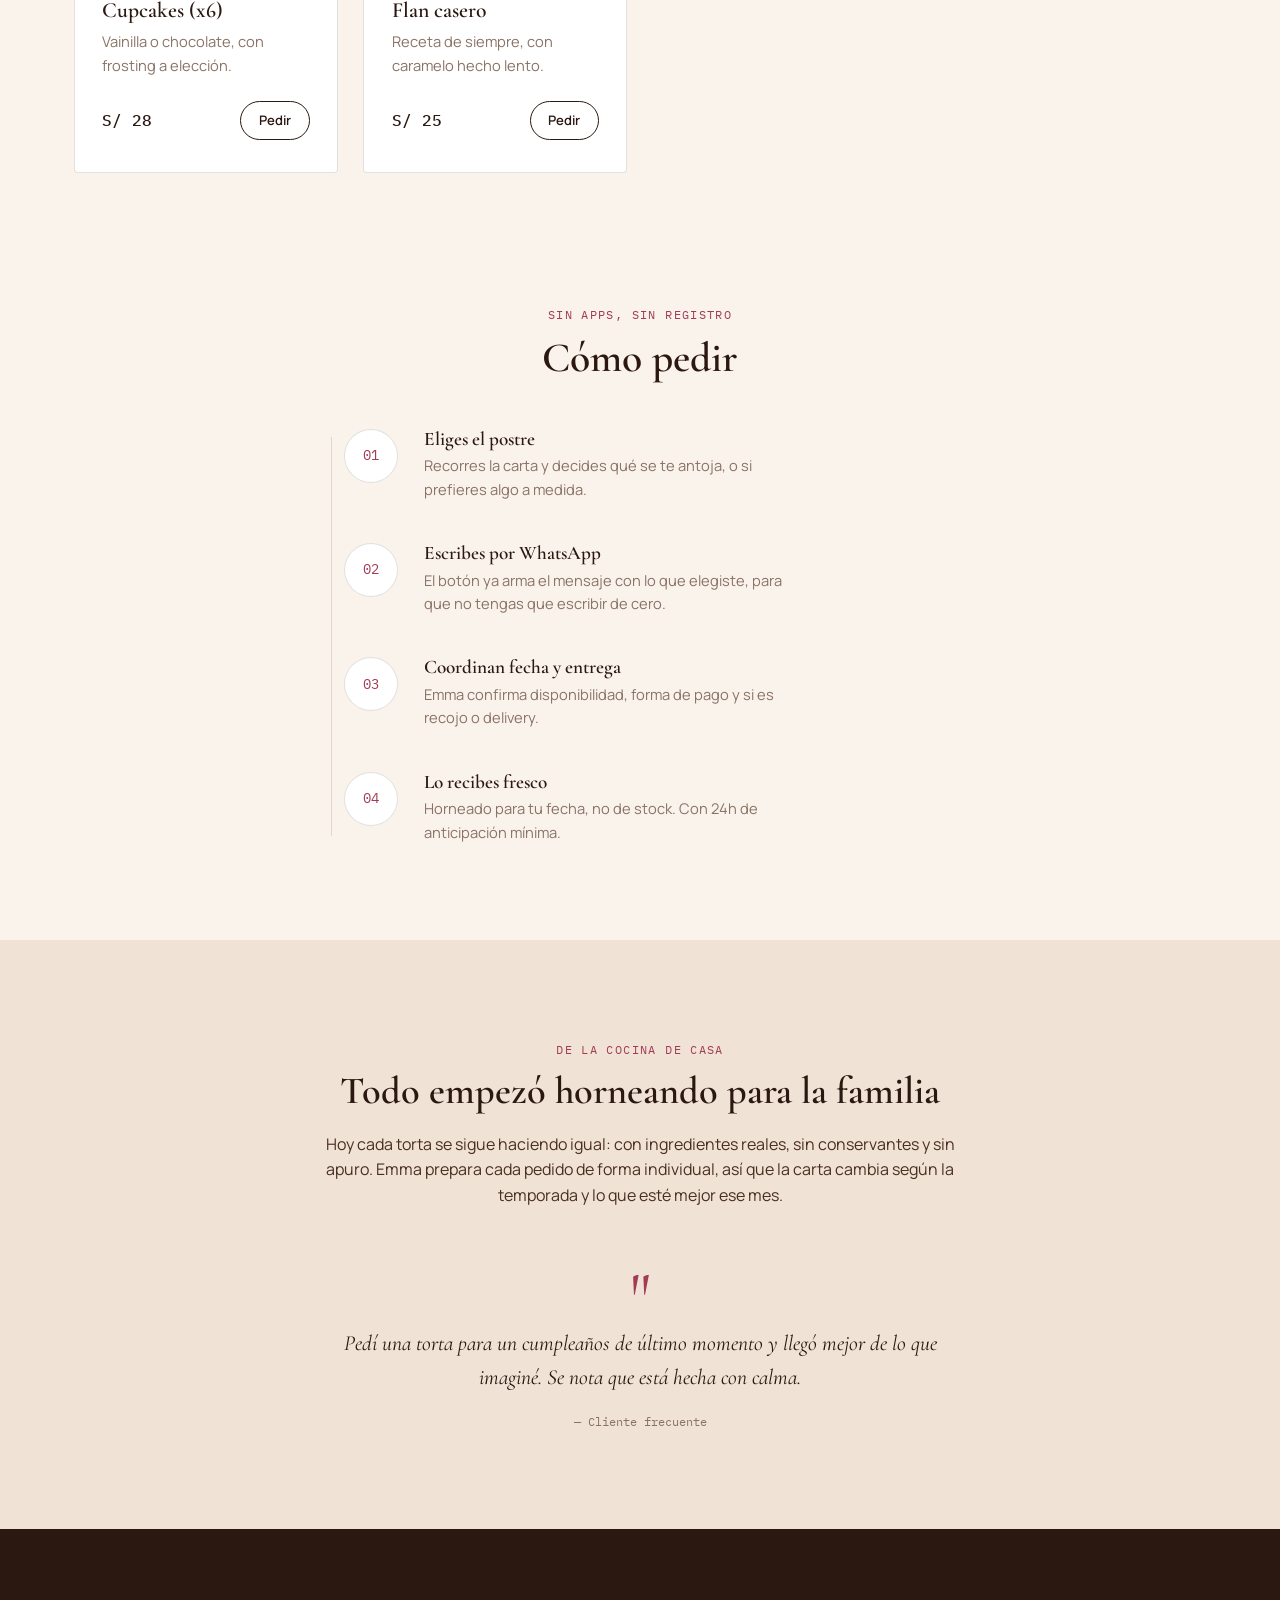
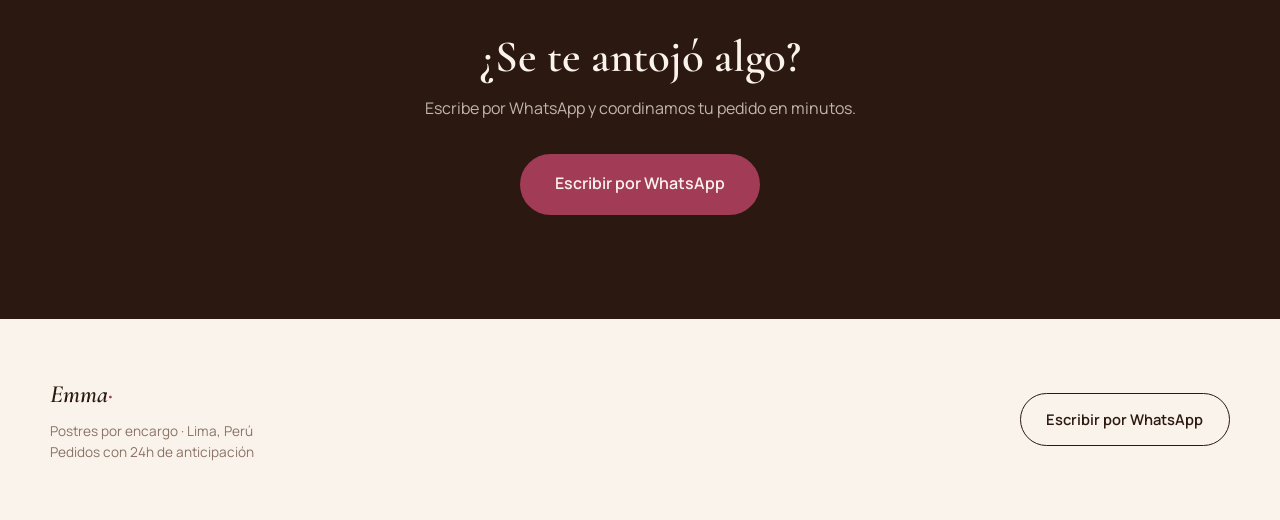
==== commit 87f945a9: "1.0" ====
--- a/index.html
+++ b/index.html
@@ -1,184 +1,254 @@
 <!DOCTYPE html>
 <html lang="es">
 <head>
-  <meta charset="UTF-8">
-  <meta name="viewport" content="width=device-width, initial-scale=1.0">
-  <title>Postres Emma — Postres artesanales</title>
-  <meta name="description" content="Postres caseros hechos por Emma con amor. Pide por WhatsApp y recíbelos frescos.">
-  <!-- Favicon en emoji (funciona en la mayoría de navegadores) -->
-  <link rel="icon" href="data:image/svg+xml,<svg xmlns='http://www.w3.org/2000/svg' viewBox='0 0 100 100'><text y='.9em' font-size='90'>🍰</text></svg>">
-  <!-- Datos estructurados para negocio local (SEO) -->
-  <script type="application/ld+json">
-    {
-      "@context": "https://schema.org",
-      "@type": "LocalBusiness",
-      "name": "Postres Emma",
-      "description": "Postres artesanales hechos por encargo. Tortas, cheesecakes y alfajores.",
-      "url": "https://postresemma.com",
-      "telephone": "+51987654321",
-      "address": {
-        "@type": "PostalAddress",
-        "addressLocality": "Lima",
-        "addressCountry": "PE"
-      },
-      "priceRange": "$$"
-    }
-  </script>
-  <link rel="preconnect" href="https://fonts.googleapis.com">
-  <link href="https://fonts.googleapis.com/css2?family=Fraunces:opsz,wght@9..144,400;9..144,600;9..144,700&family=Work+Sans:wght@400;500;600&family=Caveat:wght@600&display=swap" rel="stylesheet">
-  <link rel="stylesheet" href="styles.css">
+<meta charset="UTF-8">
+<meta name="viewport" content="width=device-width, initial-scale=1.0">
+<title>Postres Emma — Repostería de autor</title>
+<meta name="description" content="Postres artesanales hechos por Emma. Tortas, cheesecakes y dulces por encargo, coordinados por WhatsApp.">
+
+<link rel="preconnect" href="https://fonts.googleapis.com">
+<link rel="preconnect" href="https://fonts.gstatic.com" crossorigin>
+<link href="https://fonts.googleapis.com/css2?family=Cormorant+Garamond:ital,wght@0,400;0,600;1,500&family=Manrope:wght@400;500;600;700&family=IBM+Plex+Mono:wght@500&display=swap" rel="stylesheet">
+
+<link rel="stylesheet" href="styles.css?v=20260818">
 </head>
 <body>
 
-  <!-- ===== HEADER ===== -->
-  <header class="header">
-    <div class="header__inner">
-      <a href="#inicio" class="logo">Postres<span>Emma</span></a>
-      <button class="nav__toggle" id="nav-toggle" aria-label="Abrir menú" aria-expanded="false" aria-controls="nav">
-        <span></span><span></span><span></span>
-      </button>
-      <nav class="nav" id="nav" role="navigation" aria-label="Menú principal">
-        <a href="#menu">Menú</a>
-        <a href="#nosotros">Nosotros</a>
-        <a href="#contacto">Contacto</a>
-        <a href="#" class="btn btn--whatsapp nav__cta-mobile" data-wa-message="general">Pedir ahora</a>
-      </nav>
-      <a href="#" class="btn btn--whatsapp header__cta" data-wa-message="general">Pedir ahora</a>
-    </div>
-  </header>
-
-  <!-- ===== CONTENIDO PRINCIPAL ===== -->
-  <main>
-    <!-- ===== HERO ===== -->
-    <section class="hero" id="inicio">
-      <div class="hero__content">
-        <p class="eyebrow">Hecho a mano, cada día</p>
-        <h1 class="hero__title">Postres que se<br>recuerdan con<br><em>una sola probada.</em></h1>
-        <p class="hero__text">
-          Tortas, cheesecakes y alfajores caseros, horneados por encargo.
-          Sin conservantes, con los ingredientes de siempre.
-        </p>
-        <div class="hero__actions">
-          <a href="#menu" class="btn btn--primary">Ver el menú</a>
-          <a href="#" class="btn btn--outline" data-wa-message="general">Escribir por WhatsApp</a>
-        </div>
-      </div>
-      <div class="hero__art" aria-hidden="true">
-        <div class="plate">
-          <span class="treat treat--1 float">🍰</span>
-          <span class="treat treat--2 float float--delay1">🧁</span>
-          <span class="treat treat--3 float float--delay2">🍮</span>
-        </div>
-      </div>
-    </section>
-
-    <div class="scallop" aria-hidden="true"></div>
-
-    <!-- ===== MENU ===== -->
-    <section class="menu" id="menu" aria-labelledby="menu-heading">
-      <div class="section-head">
-        <p class="eyebrow">El menú de hoy</p>
-        <h2 id="menu-heading">Nuestros postres</h2>
-      </div>
-      <div class="menu__grid" id="menu-grid">
-        <!-- Cada tarjeta incluye data-nombre y data-precio para el mensaje -->
-        <article class="card" data-nombre="Torta de chocolate" data-precio="45">
-          <span class="card__badge">Más pedido</span>
-          <div class="card__emoji">🍫</div>
-          <h3>Torta de chocolate</h3>
-          <p>Bizcocho húmedo de cacao con ganache y un toque de café.</p>
-          <div class="card__footer">
-            <span class="card__price">S/ 45</span>
-            <button class="btn btn--small btn--whatsapp btn-pedir" data-wa-message="producto">Pedir</button>
-          </div>
-        </article>
-
-        <article class="card" data-nombre="Cheesecake de fresa" data-precio="38">
-          <div class="card__emoji">🍓</div>
-          <h3>Cheesecake de fresa</h3>
-          <p>Base de galleta, relleno cremoso y mermelada de fresa natural.</p>
-          <div class="card__footer">
-            <span class="card__price">S/ 38</span>
-            <button class="btn btn--small btn--whatsapp btn-pedir" data-wa-message="producto">Pedir</button>
-          </div>
-        </article>
-
-        <article class="card" data-nombre="Alfajores (docena)" data-precio="20">
-          <div class="card__emoji">🥮</div>
-          <h3>Alfajores (docena)</h3>
-          <p>Rellenos de manjar blanco, espolvoreados con azúcar impalpable.</p>
-          <div class="card__footer">
-            <span class="card__price">S/ 20</span>
-            <button class="btn btn--small btn--whatsapp btn-pedir" data-wa-message="producto">Pedir</button>
-          </div>
-        </article>
-
-        <article class="card" data-nombre="Tres leches" data-precio="35">
-          <div class="card__emoji">🍮</div>
-          <h3>Tres leches</h3>
-          <p>Suave, bien bañado, con un toque de canela por encima.</p>
-          <div class="card__footer">
-            <span class="card__price">S/ 35</span>
-            <button class="btn btn--small btn--whatsapp btn-pedir" data-wa-message="producto">Pedir</button>
-          </div>
-        </article>
-      </div>
-    </section>
-
-    <!-- ===== COMO PEDIR ===== -->
-    <section class="pasos" aria-labelledby="pasos-heading">
-      <div class="section-head">
-        <p class="eyebrow">Así de fácil</p>
-        <h2 id="pasos-heading">Cómo pedir</h2>
-      </div>
-      <div class="pasos__grid">
-        <div class="paso">
-          <span class="paso__numero" aria-hidden="true">1</span>
-          <h3>Elige tu postre</h3>
-          <p>Revisa el menú y decide qué antojo se te viene.</p>
-        </div>
-        <div class="paso">
-          <span class="paso__numero" aria-hidden="true">2</span>
-          <h3>Escribe por WhatsApp</h3>
-          <p>El botón ya arma el mensaje con lo que elegiste.</p>
-        </div>
-        <div class="paso">
-          <span class="paso__numero" aria-hidden="true">3</span>
-          <h3>Coordina y recíbelo</h3>
-          <p>Confirmamos fecha, pago y entrega. Listo.</p>
-        </div>
-      </div>
-    </section>
-
-    <!-- ===== NOSOTROS ===== -->
-    <section class="nosotros" id="nosotros" aria-labelledby="nosotros-heading">
-      <div class="nosotros__inner">
-        <p class="eyebrow">Nuestra historia</p>
-        <h2 id="nosotros-heading">De la cocina de casa a tu mesa</h2>
-        <p>
-          Todo empezó horneando para la familia. Hoy cada torta sigue
-          haciéndose igual: con tiempo, con ingredientes reales y
-          sin apuro. Los pedidos se coordinan por WhatsApp para que
-          elijas el sabor, la fecha y el tamaño que necesitas.
-        </p>
-      </div>
-    </section>
-  </main>
-
-  <!-- ===== FOOTER / CONTACTO ===== -->
-  <footer class="footer" id="contacto">
-    <div class="footer__inner">
-      <div>
-        <p class="logo logo--footer">Postres<span>Emma</span></p>
-        <p class="footer__text">Pedidos con 24h de anticipación. Lima, Perú.</p>
-      </div>
-      <a href="#" class="btn btn--primary" data-wa-message="general">Escribir por WhatsApp</a>
-    </div>
-  </footer>
-
-  <!-- Botón flotante para volver arriba -->
-  <button id="btn-top" class="btn-top" aria-label="Volver arriba">↑</button>
-
-  <script src="script.js"></script>
+<a href="#contenido" class="skip-link">Saltar al contenido</a>
+
+<!-- ===================================================== -->
+<!-- HEADER -->
+<!-- ===================================================== -->
+<header class="header" id="header">
+  <div class="header__inner">
+    <a href="#inicio" class="logo">Emma<span class="logo__dot">·</span></a>
+
+    <button class="nav-toggle" id="nav-toggle" aria-label="Abrir menú" aria-expanded="false" aria-controls="nav-panel">
+      <span></span><span></span><span></span>
+    </button>
+
+    <nav class="nav" id="nav-panel">
+      <a href="#menu">Menú</a>
+      <a href="#pasos">Cómo pedir</a>
+      <a href="#historia">Historia</a>
+      <a href="#contacto">Contacto</a>
+      <a href="#" class="btn btn--ghost nav__cta" data-whatsapp>Pedir por WhatsApp</a>
+    </nav>
+  </div>
+</header>
+
+<main id="contenido">
+
+  <!-- ===================================================== -->
+  <!-- HERO — tipografía pura, sin foto -->
+  <!-- ===================================================== -->
+  <section class="hero" id="inicio">
+    <svg class="hero__deco hero__deco--1" viewBox="0 0 120 120" aria-hidden="true">
+      <circle cx="60" cy="60" r="46" fill="none" stroke="currentColor" stroke-width="1.2"/>
+      <path d="M30 62c8 14 22 22 30 22s22-8 30-22" fill="none" stroke="currentColor" stroke-width="1.2"/>
+    </svg>
+    <svg class="hero__deco hero__deco--2" viewBox="0 0 100 100" aria-hidden="true">
+      <path d="M50 6c8 16 34 20 34 44s-16 44-34 44S16 74 16 50 42 22 50 6Z" fill="none" stroke="currentColor" stroke-width="1.1"/>
+    </svg>
+
+    <p class="eyebrow" data-reveal>Repostería por encargo · Lima</p>
+    <h1 class="hero__title" data-reveal data-split="words">
+      Postres hechos con<br><em>tiempo, no con prisa.</em>
+    </h1>
+    <p class="hero__sub" data-reveal>
+      Cada torta sale del horno de Emma, no de una fábrica.
+      Se coordina por WhatsApp, se hace a tu medida.
+    </p>
+    <div class="hero__actions" data-reveal>
+      <a href="#menu" class="btn btn--primary">Ver el menú</a>
+      <a href="#" class="btn btn--outline" data-whatsapp>Escribir por WhatsApp</a>
+    </div>
+  </section>
+
+  <!-- ===================================================== -->
+  <!-- MARQUEE — efecto firma: cinta de ingredientes -->
+  <!-- ===================================================== -->
+  <div class="marquee" aria-hidden="true">
+    <div class="marquee__track" data-marquee>
+      <span>Chocolate belga</span><span class="dot">✺</span>
+      <span>Fresas frescas</span><span class="dot">✺</span>
+      <span>Manjar blanco</span><span class="dot">✺</span>
+      <span>Canela de Ceylán</span><span class="dot">✺</span>
+      <span>Maracuyá</span><span class="dot">✺</span>
+      <span>Vainilla bourbon</span><span class="dot">✺</span>
+      <span>Caramelo casero</span><span class="dot">✺</span>
+    </div>
+  </div>
+
+  <!-- ===================================================== -->
+  <!-- MENU -->
+  <!-- ===================================================== -->
+  <section class="menu" id="menu">
+    <div class="section-head" data-reveal>
+      <p class="eyebrow">Carta actual</p>
+      <h2>Lo que se hornea esta semana</h2>
+    </div>
+
+    <div class="menu__grid">
+      <article class="card" data-reveal data-nombre="Torta de chocolate" data-precio="45">
+        <span class="card__tag">La favorita</span>
+        <svg class="card__icon" viewBox="0 0 64 64" aria-hidden="true"><path d="M12 30h40v20a4 4 0 0 1-4 4H16a4 4 0 0 1-4-4V30Z" fill="none" stroke="currentColor" stroke-width="2"/><path d="M12 30c0-8 8-14 20-14s20 6 20 14" fill="none" stroke="currentColor" stroke-width="2"/><path d="M28 16c0-4-4-6-4-10M36 16c0-4 4-6 4-10" fill="none" stroke="currentColor" stroke-width="2" stroke-linecap="round"/></svg>
+        <h3>Torta de chocolate</h3>
+        <p>Bizcocho húmedo de cacao, ganache oscuro y un toque de café.</p>
+        <div class="card__foot">
+          <span class="card__price">S/ 45</span>
+          <button class="btn btn--small" data-whatsapp-pedido>Pedir</button>
+        </div>
+      </article>
+
+      <article class="card" data-reveal data-nombre="Cheesecake de fresa" data-precio="38">
+        <svg class="card__icon" viewBox="0 0 64 64" aria-hidden="true"><rect x="14" y="26" width="36" height="24" rx="2" fill="none" stroke="currentColor" stroke-width="2"/><path d="M14 26 32 14l18 12" fill="none" stroke="currentColor" stroke-width="2" stroke-linejoin="round"/><circle cx="32" cy="38" r="5" fill="none" stroke="currentColor" stroke-width="2"/></svg>
+        <h3>Cheesecake de fresa</h3>
+        <p>Base de galleta, relleno cremoso y mermelada de fresa natural.</p>
+        <div class="card__foot">
+          <span class="card__price">S/ 38</span>
+          <button class="btn btn--small" data-whatsapp-pedido>Pedir</button>
+        </div>
+      </article>
+
+      <article class="card" data-reveal data-nombre="Alfajores (docena)" data-precio="20">
+        <svg class="card__icon" viewBox="0 0 64 64" aria-hidden="true"><circle cx="32" cy="24" r="12" fill="none" stroke="currentColor" stroke-width="2"/><circle cx="32" cy="42" r="12" fill="none" stroke="currentColor" stroke-width="2"/></svg>
+        <h3>Alfajores (docena)</h3>
+        <p>Rellenos de manjar blanco, espolvoreados con azúcar impalpable.</p>
+        <div class="card__foot">
+          <span class="card__price">S/ 20</span>
+          <button class="btn btn--small" data-whatsapp-pedido>Pedir</button>
+        </div>
+      </article>
+
+      <article class="card" data-reveal data-nombre="Tres leches" data-precio="35">
+        <svg class="card__icon" viewBox="0 0 64 64" aria-hidden="true"><rect x="12" y="20" width="40" height="28" rx="3" fill="none" stroke="currentColor" stroke-width="2"/><path d="M12 30h40M12 38h40" stroke="currentColor" stroke-width="1.4"/></svg>
+        <h3>Tres leches</h3>
+        <p>Suave, bien bañado, con un toque de canela por encima.</p>
+        <div class="card__foot">
+          <span class="card__price">S/ 35</span>
+          <button class="btn btn--small" data-whatsapp-pedido>Pedir</button>
+        </div>
+      </article>
+
+      <article class="card" data-reveal data-nombre="Cupcakes (x6)" data-precio="28">
+        <svg class="card__icon" viewBox="0 0 64 64" aria-hidden="true"><path d="M20 32h24l-3 20a3 3 0 0 1-3 2.6H26a3 3 0 0 1-3-2.6L20 32Z" fill="none" stroke="currentColor" stroke-width="2"/><path d="M18 32c0-8 6-14 14-14s14 6 14 14" fill="none" stroke="currentColor" stroke-width="2"/></svg>
+        <h3>Cupcakes (x6)</h3>
+        <p>Vainilla o chocolate, con frosting a elección.</p>
+        <div class="card__foot">
+          <span class="card__price">S/ 28</span>
+          <button class="btn btn--small" data-whatsapp-pedido>Pedir</button>
+        </div>
+      </article>
+
+      <article class="card" data-reveal data-nombre="Flan casero" data-precio="25">
+        <svg class="card__icon" viewBox="0 0 64 64" aria-hidden="true"><ellipse cx="32" cy="26" rx="18" ry="8" fill="none" stroke="currentColor" stroke-width="2"/><path d="M14 26v14c0 4.4 8 8 18 8s18-3.6 18-8V26" fill="none" stroke="currentColor" stroke-width="2"/></svg>
+        <h3>Flan casero</h3>
+        <p>Receta de siempre, con caramelo hecho lento.</p>
+        <div class="card__foot">
+          <span class="card__price">S/ 25</span>
+          <button class="btn btn--small" data-whatsapp-pedido>Pedir</button>
+        </div>
+      </article>
+    </div>
+  </section>
+
+  <!-- ===================================================== -->
+  <!-- COMO PEDIR — timeline vertical -->
+  <!-- ===================================================== -->
+  <section class="pasos" id="pasos">
+    <div class="section-head" data-reveal>
+      <p class="eyebrow">Sin apps, sin registro</p>
+      <h2>Cómo pedir</h2>
+    </div>
+
+    <ol class="timeline">
+      <li class="timeline__item" data-reveal>
+        <span class="timeline__num">01</span>
+        <div>
+          <h3>Eliges el postre</h3>
+          <p>Recorres la carta y decides qué se te antoja, o si prefieres algo a medida.</p>
+        </div>
+      </li>
+      <li class="timeline__item" data-reveal>
+        <span class="timeline__num">02</span>
+        <div>
+          <h3>Escribes por WhatsApp</h3>
+          <p>El botón ya arma el mensaje con lo que elegiste, para que no tengas que escribir de cero.</p>
+        </div>
+      </li>
+      <li class="timeline__item" data-reveal>
+        <span class="timeline__num">03</span>
+        <div>
+          <h3>Coordinan fecha y entrega</h3>
+          <p>Emma confirma disponibilidad, forma de pago y si es recojo o delivery.</p>
+        </div>
+      </li>
+      <li class="timeline__item" data-reveal>
+        <span class="timeline__num">04</span>
+        <div>
+          <h3>Lo recibes fresco</h3>
+          <p>Horneado para tu fecha, no de stock. Con 24h de anticipación mínima.</p>
+        </div>
+      </li>
+    </ol>
+  </section>
+
+  <!-- ===================================================== -->
+  <!-- HISTORIA + CITA -->
+  <!-- ===================================================== -->
+  <section class="historia" id="historia">
+    <div class="historia__inner">
+      <p class="eyebrow" data-reveal>De la cocina de casa</p>
+      <h2 data-reveal>Todo empezó horneando para la familia</h2>
+      <p class="historia__texto" data-reveal>
+        Hoy cada torta se sigue haciendo igual: con ingredientes reales,
+        sin conservantes y sin apuro. Emma prepara cada pedido de forma
+        individual, así que la carta cambia según la temporada y lo que
+        esté mejor ese mes.
+      </p>
+
+      <blockquote class="quote" data-reveal>
+        <span class="quote__mark" aria-hidden="true">"</span>
+        <p>Pedí una torta para un cumpleaños de último momento y llegó mejor de lo que imaginé. Se nota que está hecha con calma.</p>
+        <cite>— Cliente frecuente</cite>
+      </blockquote>
+    </div>
+  </section>
+
+  <!-- ===================================================== -->
+  <!-- CTA FINAL -->
+  <!-- ===================================================== -->
+  <section class="cta-final">
+    <div class="cta-final__inner" data-reveal>
+      <h2>¿Se te antojó algo?</h2>
+      <p>Escribe por WhatsApp y coordinamos tu pedido en minutos.</p>
+      <a href="#" class="btn btn--primary btn--lg" data-whatsapp>Escribir por WhatsApp</a>
+    </div>
+  </section>
+
+</main>
+
+<!-- ===================================================== -->
+<!-- FOOTER -->
+<!-- ===================================================== -->
+<footer class="footer" id="contacto">
+  <div class="footer__inner">
+    <div>
+      <p class="logo logo--footer">Emma<span class="logo__dot">·</span></p>
+      <p class="footer__text">Postres por encargo · Lima, Perú</p>
+      <p class="footer__text">Pedidos con 24h de anticipación</p>
+    </div>
+    <a href="#" class="btn btn--outline" data-whatsapp>Escribir por WhatsApp</a>
+  </div>
+</footer>
+
+<button id="btn-top" class="btn-top" aria-label="Volver arriba">↑</button>
+
+<!-- Libs primero, defer mantiene el orden -->
+<script defer src="lib/gsap.min.js"></script>
+<script defer src="lib/ScrollTrigger.min.js"></script>
+<script defer src="lib/manifest.js?v=20260818"></script>
+<script defer src="main.js?v=20260818"></script>
 </body>
-</html>+</html>
--- a/styles.css
+++ b/styles.css
@@ -1,445 +1,398 @@
-/* =========================================================
-   TOKENS — cambia estos valores para ajustar todo el diseño
-   ========================================================= */
+/* =============================================================
+   1. TOKENS
+   ============================================================= */
 :root {
-  --cream:        #FBF1E6;
-  --cream-card:   #FFFBF6;
-  --chocolate:    #2E1810;
-  --chocolate-70: #2E181070;
-  --berry:        #B33951;
-  --berry-dark:   #7A2338;
-  --caramel:      #D9A441;
-
-  --font-display: "Fraunces", serif;
-  --font-body:    "Work Sans", sans-serif;
-  --font-accent:  "Caveat", cursive;
-
-  --radius: 18px;
-  --shadow: 0 10px 30px rgba(46, 24, 16, 0.08);
-  --shadow-hover: 0 18px 40px rgba(46, 24, 16, 0.12);
-}
-
-/* =========================================================
-   BASE
-   ========================================================= */
-* { box-sizing: border-box; margin: 0; padding: 0; }
-
-html { scroll-behavior: smooth; }
+  --bg:        #FAF3EC;
+  --bg-2:      #F0E3D6;
+  --paper:     #FFFFFF;
+  --ink:       #2B1810;
+  --ink-soft:  #4A2E20;
+  --ink-mute:  #8A7266;
+  --accent:    #A23B55;   /* berry — acento único, no terracota */
+  --accent-2:  #C98A3E;   /* caramelo — secundario, uso escaso */
+  --line:      rgba(43, 24, 16, 0.13);
+
+  --display: "Cormorant Garamond", serif;
+  --sans:    "Manrope", sans-serif;
+  --mono:    "IBM Plex Mono", monospace;
+
+  --ease-out:  cubic-bezier(0.16, 1, 0.3, 1);
+  --ease-soft: cubic-bezier(0.25, 0.46, 0.45, 0.94);
+
+  --radius: 4px;
+  --shadow: 0 30px 60px -25px rgba(43, 24, 16, 0.28);
+}
+
+/* =============================================================
+   2. RESET & BASE
+   ============================================================= */
+*, *::before, *::after { box-sizing: border-box; margin: 0; }
+html { -webkit-text-size-adjust: 100%; scroll-behavior: smooth; }
 
 body {
-  font-family: var(--font-body);
-  background: var(--cream);
-  color: var(--chocolate);
-  line-height: 1.5;
+  font-family: var(--sans);
+  font-size: 16px;
+  line-height: 1.6;
+  background: var(--bg);
+  color: var(--ink);
   -webkit-font-smoothing: antialiased;
-}
-
-img { max-width: 100%; display: block; }
-
+  -moz-osx-font-smoothing: grayscale;
+  text-rendering: optimizeLegibility;
+  overflow-x: clip;
+}
+
+img, svg, video { display: block; max-width: 100%; }
+button { font: inherit; color: inherit; cursor: pointer; border: 0; background: none; }
 a { color: inherit; text-decoration: none; }
-
-h1, h2, h3 { font-family: var(--font-display); line-height: 1.1; }
-
+p { text-wrap: pretty; }
+h1, h2, h3 { font-family: var(--display); text-wrap: balance; line-height: 1.08; font-weight: 600; }
+::selection { background: var(--accent); color: var(--bg); }
+
+:focus-visible {
+  outline: 2px solid var(--accent);
+  outline-offset: 3px;
+  border-radius: 3px;
+}
+
+.skip-link {
+  position: fixed; top: -100px; left: 1rem; z-index: 9999;
+  padding: .7rem 1.1rem; background: var(--ink); color: var(--bg);
+  border-radius: var(--radius); font-weight: 600; font-size: .9rem;
+}
+.skip-link:focus { top: 1rem; }
+
+/* =============================================================
+   3. UTILIDADES
+   ============================================================= */
 .eyebrow {
-  font-family: var(--font-accent);
-  font-size: 1.4rem;
-  color: var(--berry);
-}
-
-/* =========================================================
-   BOTONES
-   ========================================================= */
+  font-family: var(--mono);
+  font-size: .72rem;
+  letter-spacing: .12em;
+  text-transform: uppercase;
+  color: var(--accent);
+  margin-bottom: .7rem;
+  display: inline-block;
+}
+
+.section-head {
+  max-width: 640px;
+  margin: 0 auto 3rem;
+  text-align: center;
+}
+.section-head h2 { font-size: clamp(1.9rem, 3.4vw, 2.6rem); }
+
+/* Reveal universal — usado en casi toda la página */
+[data-reveal] {
+  opacity: 0;
+  transform: translateY(28px);
+  transition: opacity .8s var(--ease-soft), transform .8s var(--ease-soft);
+}
+[data-reveal].is-revealed { opacity: 1; transform: none; }
+
+/* Defensa: si un elemento tiene reveal + split, nunca debe quedar invisible */
+[data-reveal][data-split] { opacity: 1; transform: none; }
+
+/* =============================================================
+   4. BOTONES
+   ============================================================= */
 .btn {
   display: inline-flex;
   align-items: center;
   justify-content: center;
-  padding: 0.9rem 1.6rem;
+  padding: .85rem 1.6rem;
   border-radius: 999px;
-  font-family: var(--font-body);
   font-weight: 600;
-  font-size: 0.95rem;
-  border: none;
-  cursor: pointer;
-  transition: transform 0.15s ease, box-shadow 0.15s ease, background 0.15s ease;
-}
-
-.btn:hover { transform: translateY(-2px); }
-
-.btn--primary {
-  background: var(--chocolate);
-  color: var(--cream);
-}
-.btn--primary:hover { background: #3f2218; }
-
-.btn--outline {
-  background: transparent;
-  color: var(--chocolate);
-  border: 1.5px solid var(--chocolate);
-}
-.btn--outline:hover { background: var(--chocolate); color: var(--cream); }
-
-.btn--whatsapp {
-  background: var(--berry);
-  color: #fff;
-}
-.btn--whatsapp:hover { background: var(--berry-dark); }
-
-.btn--small { padding: 0.55rem 1.1rem; font-size: 0.85rem; }
-
-/* =========================================================
-   HEADER
-   ========================================================= */
+  font-size: .92rem;
+  transition: transform .35s var(--ease-out), box-shadow .35s var(--ease-out), background .25s;
+}
+.btn--primary { background: var(--ink); color: var(--bg); }
+.btn--primary:hover { transform: translateY(-3px); box-shadow: var(--shadow); }
+
+.btn--outline { border: 1.4px solid var(--ink); color: var(--ink); }
+.btn--outline:hover { background: var(--ink); color: var(--bg); }
+
+.btn--ghost { border: 1.4px solid var(--accent); color: var(--accent); }
+.btn--ghost:hover { background: var(--accent); color: var(--bg); }
+
+.btn--small { padding: .5rem 1.1rem; font-size: .82rem; border: 1.4px solid var(--ink); }
+.btn--small:hover { background: var(--ink); color: var(--bg); transform: translateY(-2px); }
+
+.btn--lg { padding: 1.1rem 2.2rem; font-size: 1rem; }
+
+/* =============================================================
+   5. HEADER / NAV
+   ============================================================= */
 .header {
-  position: sticky;
-  top: 0;
-  z-index: 20;
-  background: var(--cream);
-  border-bottom: 1px solid rgba(46, 24, 16, 0.08);
+  position: fixed; top: 0; left: 0; right: 0; z-index: 40;
+  transition: background .4s var(--ease-out), box-shadow .4s var(--ease-out);
+}
+.header.is-solid {
+  background: rgba(250, 243, 236, 0.92);
+  backdrop-filter: blur(10px);
+  -webkit-backdrop-filter: blur(10px);
+  box-shadow: 0 1px 0 var(--line);
 }
 
 .header__inner {
-  max-width: 1100px;
+  max-width: 1180px;
   margin: 0 auto;
-  padding: 1rem 1.5rem;
+  padding: 1.2rem 1.5rem;
   display: flex;
   align-items: center;
   justify-content: space-between;
-  gap: 1rem;
 }
 
 .logo {
-  font-family: var(--font-display);
+  font-family: var(--display);
+  font-size: 1.55rem;
   font-weight: 600;
-  font-size: 1.4rem;
-}
-.logo span { color: var(--berry); }
-
-.nav { display: flex; gap: 1.8rem; }
-.nav a { font-weight: 500; font-size: 0.95rem; }
-.nav a:hover { color: var(--berry); }
-
-.header__cta { display: none; }
-@media (min-width: 720px) {
-  .header__cta { display: inline-flex; }
-}
-
-/* Botón hamburguesa */
-.nav__toggle {
-  display: none;
-  flex-direction: column;
-  gap: 5px;
-  background: none;
-  border: none;
-  cursor: pointer;
-  padding: 0.4rem;
-}
-.nav__toggle span {
-  width: 24px;
-  height: 2.5px;
-  background: var(--chocolate);
-  border-radius: 2px;
-  transition: transform 0.25s ease, opacity 0.25s ease;
-}
-
-.nav__cta-mobile { display: none; }
-
-@media (max-width: 719px) {
-  .nav__toggle { display: flex; }
-
+  font-style: italic;
+}
+.logo__dot { color: var(--accent); font-style: normal; }
+
+.nav-toggle {
+  display: flex; flex-direction: column; gap: 5px;
+  padding: .4rem; z-index: 41;
+}
+.nav-toggle span {
+  width: 22px; height: 2px; background: var(--ink);
+  transition: transform .25s var(--ease-out), opacity .25s var(--ease-out);
+}
+.nav-toggle[aria-expanded="true"] span:nth-child(1) { transform: translateY(7px) rotate(45deg); }
+.nav-toggle[aria-expanded="true"] span:nth-child(2) { opacity: 0; }
+.nav-toggle[aria-expanded="true"] span:nth-child(3) { transform: translateY(-7px) rotate(-45deg); }
+
+.nav {
+  position: fixed; inset: 0;
+  background: var(--bg);
+  display: flex; flex-direction: column;
+  align-items: center; justify-content: center;
+  gap: 2rem;
+  font-family: var(--display);
+  font-size: 1.7rem;
+  font-style: italic;
+  transform: translateY(-100%);
+  transition: transform .5s var(--ease-out);
+}
+.nav.is-open { transform: translateY(0); }
+.nav__cta { font-family: var(--sans); font-style: normal; font-size: .95rem; }
+
+@media (min-width: 960px) {
+  .nav-toggle { display: none; }
   .nav {
-    position: absolute;
-    top: 100%;
-    left: 0;
-    right: 0;
-    background: var(--cream);
-    flex-direction: column;
-    align-items: center;
-    gap: 1.4rem;
-    padding: 0 1.5rem;
-    border-bottom: 1px solid rgba(46, 24, 16, 0.08);
-    max-height: 0;
-    overflow: hidden;
-    transition: max-height 0.3s ease, padding 0.3s ease;
-    pointer-events: none; /* evita clics mientras está cerrado */
+    position: static; transform: none; background: none;
+    flex-direction: row; align-items: center;
+    gap: 2.2rem; font-size: 1rem; font-style: normal; font-family: var(--sans); font-weight: 500;
   }
-
-  .nav.is-open {
-    max-height: 500px; /* suficiente para varios enlaces */
-    padding: 1.5rem 1.5rem 2rem;
-    pointer-events: auto;
-  }
-
-  .nav__cta-mobile { display: inline-flex; margin-top: 0.4rem; }
-}
-
-/* Transforma la hamburguesa en "X" */
-.nav__toggle[aria-expanded="true"] span:nth-child(1) { transform: translateY(7.5px) rotate(45deg); }
-.nav__toggle[aria-expanded="true"] span:nth-child(2) { opacity: 0; }
-.nav__toggle[aria-expanded="true"] span:nth-child(3) { transform: translateY(-7.5px) rotate(-45deg); }
-
-/* =========================================================
-   HERO
-   ========================================================= */
+}
+
+/* =============================================================
+   6. HERO
+   ============================================================= */
 .hero {
-  max-width: 1100px;
-  margin: 0 auto;
-  padding: 4.5rem 1.5rem 5rem;
+  position: relative;
+  min-height: 100svh;
+  display: flex; flex-direction: column;
+  align-items: center; justify-content: center;
+  text-align: center;
+  padding: 7rem 1.5rem 4rem;
+  overflow: hidden;
+}
+
+.hero__title {
+  font-size: clamp(2.6rem, 7vw, 5rem);
+  font-weight: 600;
+  max-width: 16ch;
+  margin-bottom: 1.3rem;
+}
+.hero__title em { color: var(--accent); font-style: italic; }
+
+.hero__sub {
+  max-width: 42ch;
+  color: var(--ink-soft);
+  font-size: 1.05rem;
+  margin-bottom: 2.2rem;
+}
+
+.hero__actions { display: flex; gap: 1rem; flex-wrap: wrap; justify-content: center; }
+
+.hero__deco { position: absolute; color: var(--accent-2); opacity: .5; width: 90px; }
+.hero__deco--1 { top: 14%; left: 6%; }
+.hero__deco--2 { bottom: 10%; right: 7%; width: 70px; }
+@media (max-width: 720px) { .hero__deco { display: none; } }
+
+/* =============================================================
+   7. MARQUEE (efecto firma)
+   ============================================================= */
+.marquee {
+  overflow: hidden;
+  position: relative;
+  border-top: 1px solid var(--line);
+  border-bottom: 1px solid var(--line);
+  padding: 1.1rem 0;
+  background: var(--bg-2);
+}
+.marquee::before, .marquee::after {
+  content: ""; position: absolute; top: 0; bottom: 0; width: 90px; z-index: 2; pointer-events: none;
+}
+.marquee::before { left: 0; background: linear-gradient(90deg, var(--bg-2), transparent); }
+.marquee::after  { right: 0; background: linear-gradient(270deg, var(--bg-2), transparent); }
+
+.marquee__track {
+  display: inline-flex; gap: 1.4rem; white-space: nowrap; will-change: transform;
+  font-family: var(--mono); font-size: .85rem; letter-spacing: .04em;
+  text-transform: uppercase; color: var(--ink-soft);
+}
+.marquee__track .dot { color: var(--accent); }
+
+/* Fallback CSS puro si GSAP no carga */
+@keyframes marqueeFallback { to { transform: translateX(-50%); } }
+.marquee__track:not([data-gsap-bound]) { animation: marqueeFallback 26s linear infinite; }
+
+/* =============================================================
+   8. MENU
+   ============================================================= */
+.menu { padding: 6rem 1.5rem; max-width: 1180px; margin: 0 auto; }
+
+.menu__grid {
   display: grid;
-  grid-template-columns: 1.1fr 0.9fr;
-  gap: 2.5rem;
-  align-items: center;
-}
-
-.hero__title {
-  font-size: clamp(2.4rem, 5vw, 3.6rem);
-  font-weight: 600;
-  margin: 0.6rem 0 1.2rem;
-}
-.hero__title em { color: var(--berry); font-style: normal; }
-
-.hero__text {
-  max-width: 40ch;
-  color: var(--chocolate-70);
-  margin-bottom: 1.8rem;
-}
-
-.hero__actions { display: flex; gap: 0.9rem; flex-wrap: wrap; }
-
-.hero__art { display: flex; justify-content: center; }
-
-.plate {
-  position: relative;
-  width: 280px;
-  height: 280px;
-  border-radius: 50%;
-  background: var(--cream-card);
-  box-shadow: var(--shadow), inset 0 0 0 10px var(--cream);
-  display: flex;
-  align-items: center;
-  justify-content: center;
-}
-
-.treat {
-  position: absolute;
-  font-size: 3.2rem;
-  filter: drop-shadow(0 6px 10px rgba(46,24,16,0.15));
-}
-.treat--1 { transform: translate(-40px, -20px) rotate(-8deg); }
-.treat--2 { transform: translate(35px, 10px) rotate(10deg); font-size: 2.6rem; }
-.treat--3 { transform: translate(-5px, 55px) rotate(-4deg); font-size: 2.4rem; }
-
-.float { animation: flotar 3.5s ease-in-out infinite; }
-.float--delay1 { animation-delay: 0.6s; }
-.float--delay2 { animation-delay: 1.2s; }
-
-@keyframes flotar {
-  0%, 100% { margin-top: 0; }
-  50%      { margin-top: -10px; }
-}
-
-@media (max-width: 800px) {
-  .hero { grid-template-columns: 1fr; text-align: center; }
-  .hero__text { margin-left: auto; margin-right: auto; }
-  .hero__actions { justify-content: center; }
-}
-
-/* Borde festoneado — versión mejorada con pseudo-elemento */
-.scallop {
-  position: relative;
-  height: 28px;
-  background: var(--cream);
-  overflow: hidden;
-}
-.scallop::after {
-  content: '';
-  position: absolute;
-  bottom: 0;
-  left: 0;
-  right: 0;
-  height: 28px;
-  background: radial-gradient(circle at 50% 100%, var(--cream-card) 12px, transparent 12.5px);
-  background-size: 26px 28px;
-  background-repeat: repeat-x;
-}
-
-/* =========================================================
-   MENU
-   ========================================================= */
-.menu {
-  background: var(--cream-card);
-  padding: 1rem 1.5rem 5rem;
-}
-
-.section-head {
-  max-width: 1100px;
-  margin: 0 auto 2.5rem;
-  text-align: center;
-}
-.section-head h2 { font-size: clamp(1.8rem, 3vw, 2.4rem); margin-top: 0.4rem; }
-
-.menu__grid {
-  max-width: 1100px;
-  margin: 0 auto;
-  display: grid;
-  grid-template-columns: repeat(auto-fit, minmax(230px, 1fr));
-  gap: 1.4rem;
+  grid-template-columns: repeat(auto-fit, minmax(260px, 1fr));
+  gap: 1.6rem;
 }
 
 .card {
   position: relative;
-  background: var(--cream);
+  background: var(--paper);
+  border: 1px solid var(--line);
   border-radius: var(--radius);
-  padding: 1.6rem;
+  padding: 2rem 1.7rem;
+  transition: box-shadow .5s var(--ease-soft), border-color .5s;
+}
+.card:hover { box-shadow: var(--shadow); border-color: transparent; }
+
+.card__tag {
+  position: absolute; top: -11px; right: 1.4rem;
+  background: var(--accent); color: var(--bg);
+  font-family: var(--mono); font-size: .65rem; letter-spacing: .06em;
+  padding: .3rem .7rem; border-radius: 999px; text-transform: uppercase;
+}
+
+.card__icon { width: 44px; height: 44px; color: var(--accent-2); margin-bottom: 1.1rem; }
+
+.card h3 { font-size: 1.35rem; margin-bottom: .5rem; }
+.card p { color: var(--ink-mute); font-size: .92rem; margin-bottom: 1.5rem; min-height: 2.7em; }
+
+.card__foot { display: flex; align-items: center; justify-content: space-between; }
+.card__price { font-family: var(--mono); font-weight: 500; color: var(--ink); }
+
+/* =============================================================
+   9. TIMELINE (Cómo pedir)
+   ============================================================= */
+.pasos { padding: 2rem 1.5rem 6rem; max-width: 720px; margin: 0 auto; }
+
+.timeline { list-style: none; position: relative; }
+.timeline::before {
+  content: ""; position: absolute; left: 27px; top: 8px; bottom: 8px;
+  width: 1px; background: var(--line);
+}
+
+.timeline__item {
+  display: flex; gap: 1.6rem;
+  padding-bottom: 2.6rem;
+}
+.timeline__item:last-child { padding-bottom: 0; }
+
+.timeline__num {
+  flex-shrink: 0;
+  width: 54px; height: 54px;
+  display: flex; align-items: center; justify-content: center;
+  border-radius: 50%;
+  border: 1px solid var(--line);
+  background: var(--paper);
+  font-family: var(--mono); font-size: .85rem; color: var(--accent);
+  position: relative; z-index: 1;
+}
+
+.timeline__item h3 { font-size: 1.2rem; margin-bottom: .3rem; }
+.timeline__item p { color: var(--ink-mute); font-size: .92rem; max-width: 42ch; }
+
+/* =============================================================
+   10. HISTORIA + CITA
+   ============================================================= */
+.historia { background: var(--bg-2); padding: 6rem 1.5rem; }
+.historia__inner { max-width: 640px; margin: 0 auto; text-align: center; }
+.historia__inner h2 { font-size: clamp(1.9rem, 3.2vw, 2.4rem); margin-bottom: 1.2rem; }
+.historia__texto { color: var(--ink-soft); margin-bottom: 3rem; }
+
+.quote {
+  position: relative;
+  padding-top: 1.5rem;
+}
+.quote__mark {
+  font-family: var(--display);
+  font-size: 4.5rem;
+  color: var(--accent);
+  line-height: .5;
+  display: block;
+  margin-bottom: .6rem;
+}
+.quote p { font-family: var(--display); font-style: italic; font-size: 1.35rem; margin-bottom: .8rem; }
+.quote cite { font-family: var(--mono); font-size: .78rem; color: var(--ink-mute); font-style: normal; }
+
+/* =============================================================
+   11. CTA FINAL
+   ============================================================= */
+.cta-final {
+  background: var(--ink);
+  color: var(--bg);
+  padding: 6.5rem 1.5rem;
+  text-align: center;
+}
+.cta-final__inner { max-width: 520px; margin: 0 auto; }
+.cta-final h2 { font-size: clamp(2rem, 4vw, 2.8rem); margin-bottom: .9rem; }
+.cta-final p { color: rgba(250,243,236,0.72); margin-bottom: 2rem; }
+.cta-final .btn--primary { background: var(--accent); color: var(--bg); }
+.cta-final .btn--primary:hover { background: var(--accent-2); }
+
+/* =============================================================
+   12. FOOTER
+   ============================================================= */
+.footer { padding: 3.5rem 1.5rem; }
+.footer__inner {
+  max-width: 1180px; margin: 0 auto;
+  display: flex; align-items: center; justify-content: space-between;
+  flex-wrap: wrap; gap: 1.4rem;
+}
+.logo--footer { margin-bottom: .4rem; }
+.footer__text { font-size: .85rem; color: var(--ink-mute); }
+
+/* =============================================================
+   13. BOTÓN VOLVER ARRIBA
+   ============================================================= */
+.btn-top {
+  position: fixed; bottom: 1.5rem; right: 1.5rem; z-index: 30;
+  width: 46px; height: 46px; border-radius: 50%;
+  background: var(--ink); color: var(--bg);
+  font-size: 1.2rem;
   box-shadow: var(--shadow);
-  opacity: 0;
-  transform: translateY(14px);
-  transition: opacity 0.5s ease, transform 0.5s ease, box-shadow 0.3s ease;
-}
-.card.is-visible { opacity: 1; transform: translateY(0); }
-.card:hover { box-shadow: var(--shadow-hover); }
-
-.card__emoji { font-size: 2.4rem; margin-bottom: 0.6rem; }
-
-.card h3 { font-size: 1.15rem; margin-bottom: 0.4rem; }
-
-.card p {
-  font-size: 0.9rem;
-  color: var(--chocolate-70);
-  margin-bottom: 1.2rem;
-  min-height: 2.6em;
-}
-
-.card__footer {
-  display: flex;
-  align-items: center;
-  justify-content: space-between;
-}
-
-.card__price {
-  font-family: var(--font-display);
-  font-weight: 600;
-  color: var(--berry-dark);
-}
-
-.card__badge {
-  position: absolute;
-  top: -8px;
-  right: 0.8rem;
-  background: var(--caramel);
-  color: var(--chocolate);
-  font-size: 0.72rem;
-  font-weight: 600;
-  padding: 0.25rem 0.8rem;
-  border-radius: 999px;
-  box-shadow: 0 2px 6px rgba(0,0,0,0.08);
-}
-
-/* =========================================================
-   COMO PEDIR (3 pasos)
-   ========================================================= */
-.pasos { padding: 1rem 1.5rem 5rem; }
-
-.pasos__grid {
-  max-width: 900px;
-  margin: 0 auto;
-  display: grid;
-  grid-template-columns: repeat(auto-fit, minmax(200px, 1fr));
-  gap: 2rem;
-  text-align: center;
-}
-
-.paso__numero {
-  display: inline-flex;
-  align-items: center;
-  justify-content: center;
-  width: 44px;
-  height: 44px;
-  border-radius: 50%;
-  background: var(--berry);
-  color: #fff;
-  font-family: var(--font-display);
-  font-weight: 600;
-  margin-bottom: 0.9rem;
-}
-
-.paso h3 { font-size: 1.05rem; margin-bottom: 0.4rem; }
-.paso p { font-size: 0.9rem; color: var(--chocolate-70); }
-
-/* =========================================================
-   BOTÓN VOLVER ARRIBA
-   ========================================================= */
-.btn-top {
-  position: fixed;
-  bottom: 1.5rem;
-  right: 1.5rem;
-  width: 44px;
-  height: 44px;
-  border-radius: 50%;
-  border: none;
-  background: var(--chocolate);
-  color: var(--cream);
-  font-size: 1.2rem;
-  cursor: pointer;
-  box-shadow: var(--shadow);
-  opacity: 0;
-  pointer-events: none;
-  transform: translateY(10px);
-  transition: opacity 0.25s ease, transform 0.25s ease;
-  z-index: 15;
-}
-
-.btn-top.is-visible {
-  opacity: 1;
-  pointer-events: auto;
-  transform: translateY(0);
-}
-
-/* =========================================================
-   NOSOTROS
-   ========================================================= */
-.nosotros {
-  padding: 5rem 1.5rem;
-  background: var(--chocolate);
-  color: var(--cream);
-}
-
-.nosotros__inner {
-  max-width: 640px;
-  margin: 0 auto;
-  text-align: center;
-}
-.nosotros__inner .eyebrow { color: var(--caramel); }
-.nosotros__inner h2 { font-size: clamp(1.7rem, 3vw, 2.2rem); margin: 0.5rem 0 1.2rem; }
-.nosotros__inner p:last-child { color: #FBF1E6cc; }
-
-/* =========================================================
-   FOOTER
-   ========================================================= */
-.footer { padding: 3rem 1.5rem; }
-
-.footer__inner {
-  max-width: 1100px;
-  margin: 0 auto;
-  display: flex;
-  align-items: center;
-  justify-content: space-between;
-  flex-wrap: wrap;
-  gap: 1.2rem;
-}
-
-.logo--footer { margin-bottom: 0.3rem; }
-.footer__text { font-size: 0.85rem; color: var(--chocolate-70); }
-
-/* Accesibilidad: foco visible */
-a:focus-visible, button:focus-visible {
-  outline: 2px solid var(--berry);
-  outline-offset: 3px;
-}
-
-/* Preferencia de movimiento reducido */
+  opacity: 0; pointer-events: none; transform: translateY(10px);
+  transition: opacity .3s var(--ease-out), transform .3s var(--ease-out);
+}
+.btn-top.is-visible { opacity: 1; pointer-events: auto; transform: none; }
+
+/* =============================================================
+   14. RESPONSIVE — breakpoints fijos
+   ============================================================= */
+@media (min-width: 540px) { }
+@media (min-width: 720px) { }
+@media (min-width: 960px) { }
+@media (min-width: 1280px) { }
+
+/* =============================================================
+   15. REDUCED MOTION — solo lo intrusivo
+   ============================================================= */
 @media (prefers-reduced-motion: reduce) {
   html { scroll-behavior: auto; }
-  .card { transition: none; opacity: 1; transform: none; }
-  .btn:hover { transform: none; }
-  .float { animation: none; }
-}+  /* El marquee sigue moviéndose (es funcional, no intrusivo) */
+  /* Los reveals, hovers y transiciones de botones NO se desactivan aquí */
+}
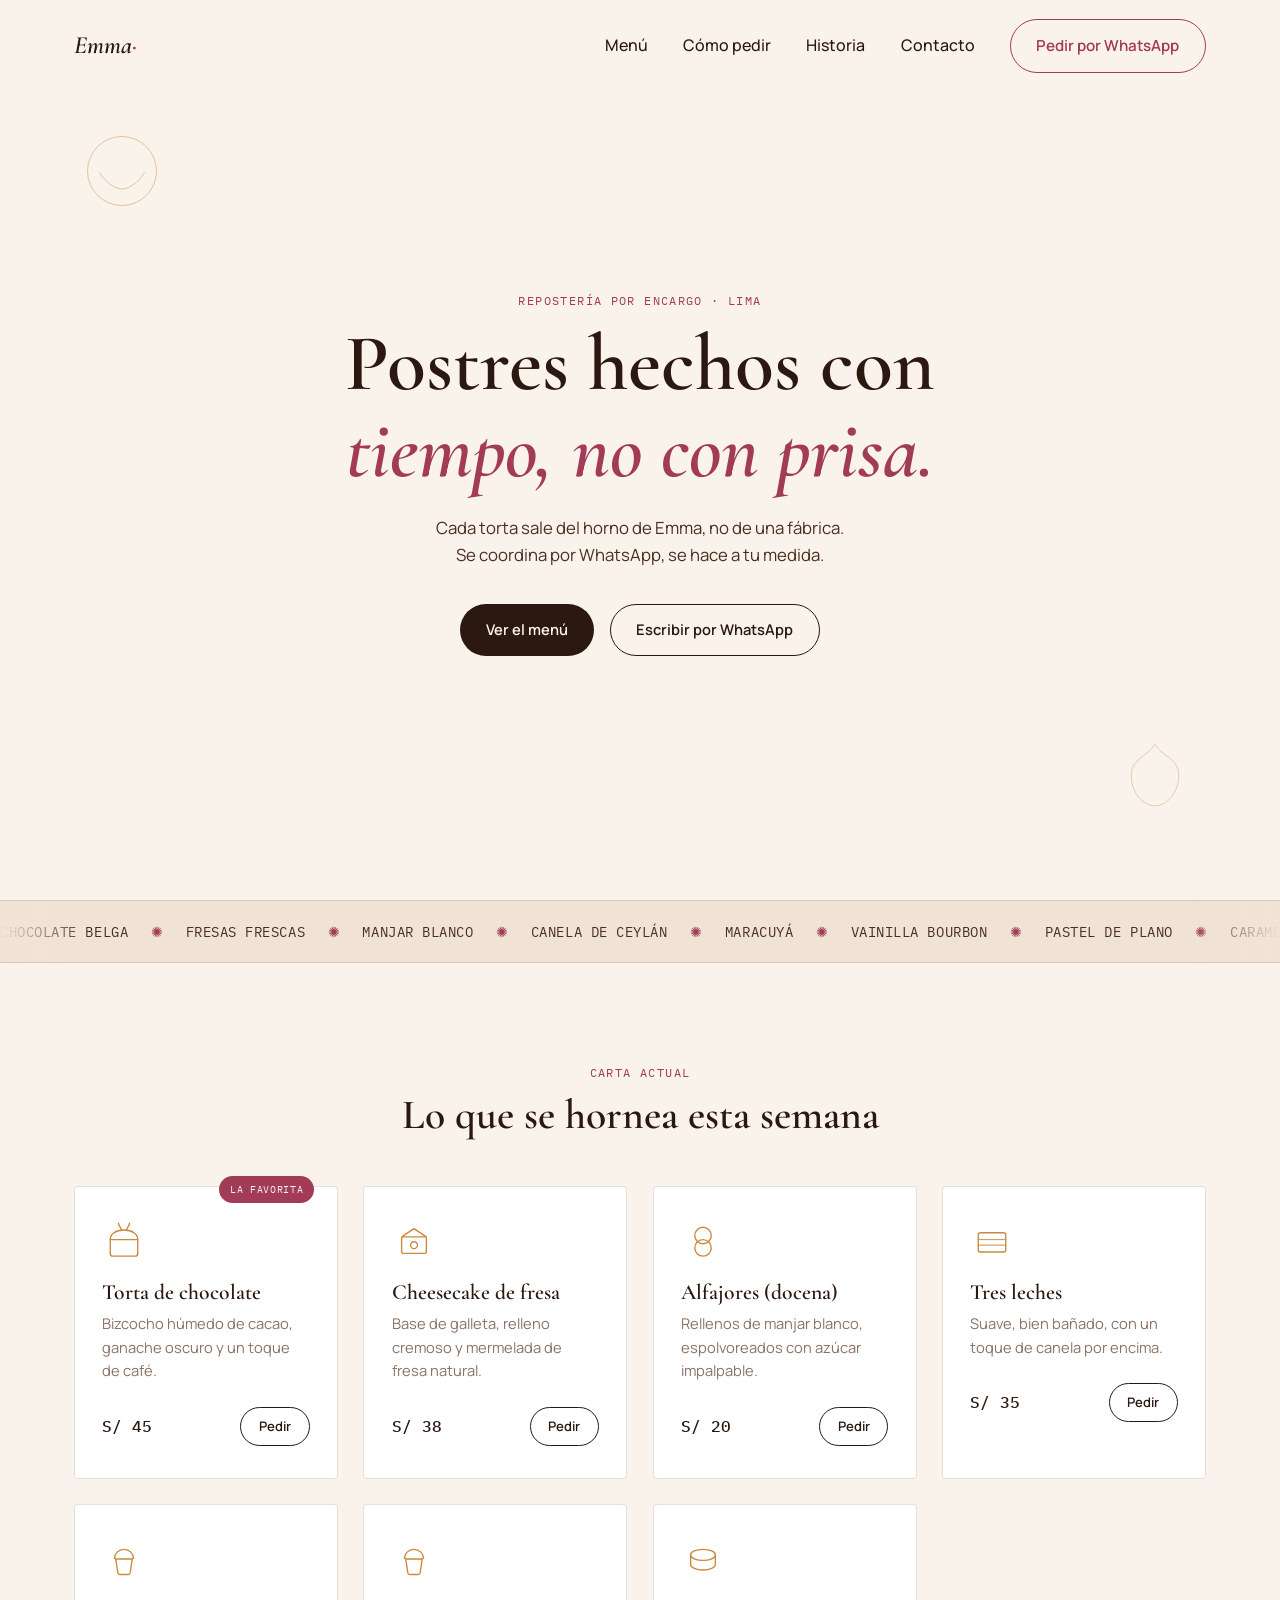
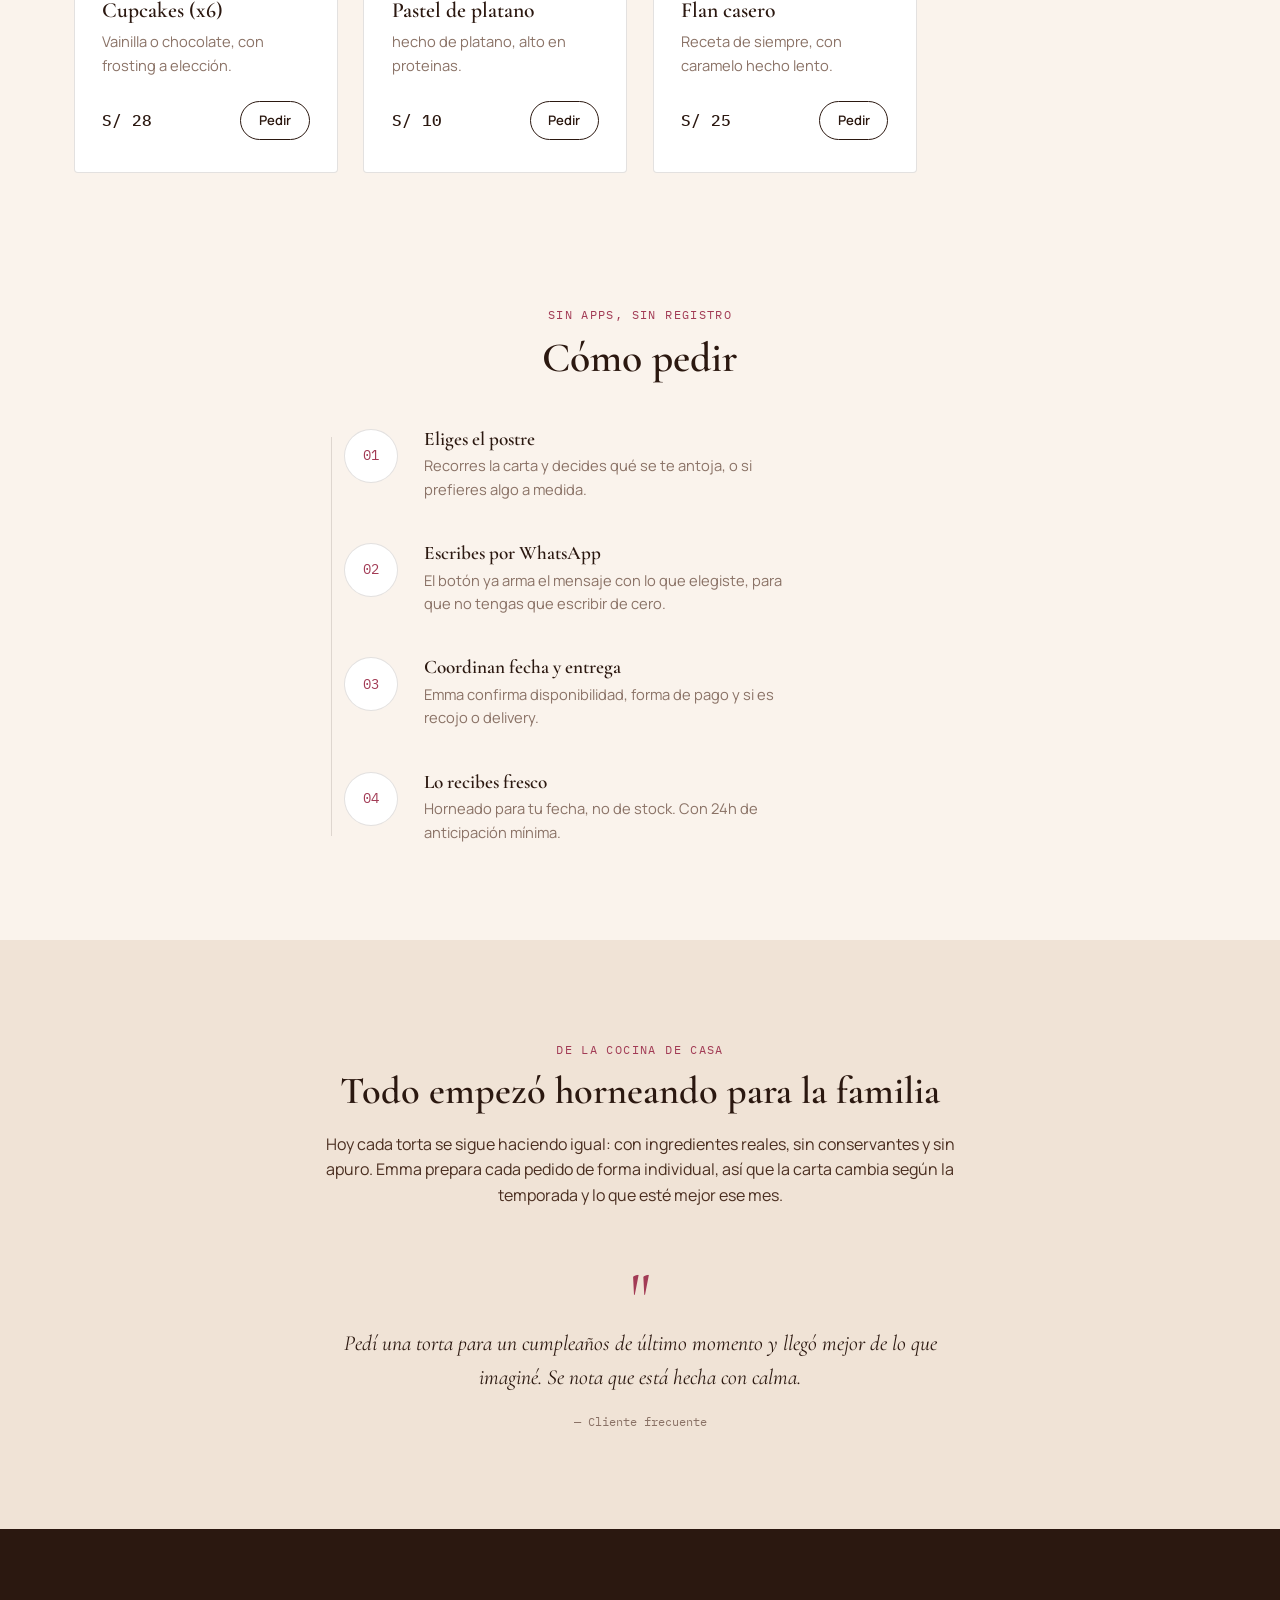
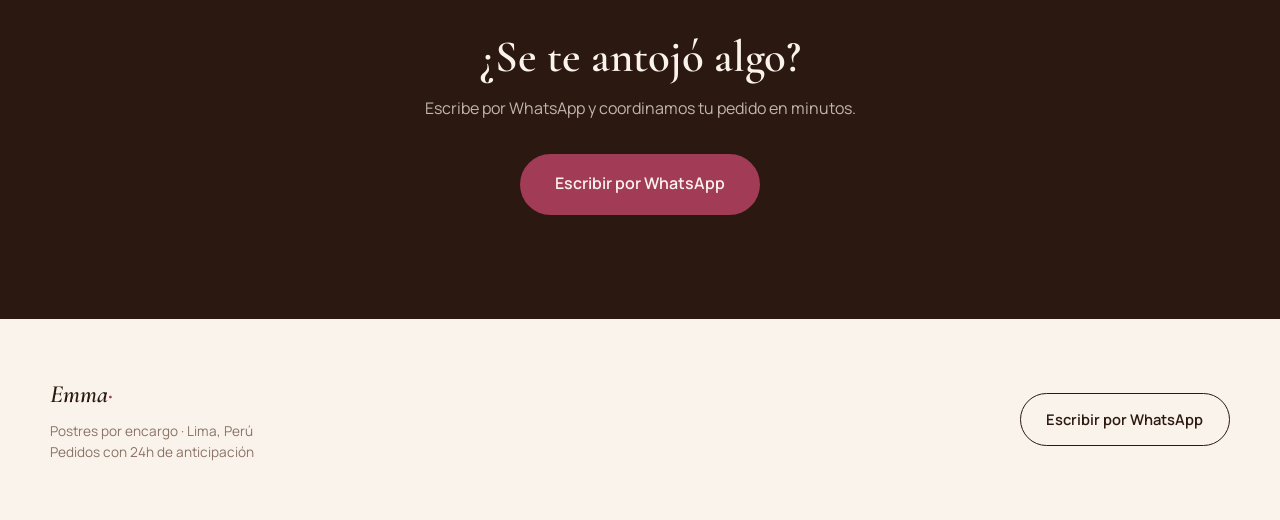
==== commit 379b1334: "Add 'Pastel de platano' to dessert menu" ====
--- a/index.html
+++ b/index.html
@@ -2,6 +2,15 @@
 <html lang="es">
 <head>
 <meta charset="UTF-8">
+
+<!-- Google Tag Manager -->
+<script>(function(w,d,s,l,i){w[l]=w[l]||[];w[l].push({'gtm.start':
+new Date().getTime(),event:'gtm.js'});var f=d.getElementsByTagName(s)[0],
+j=d.createElement(s),dl=l!='dataLayer'?'&l='+l:'';j.async=true;j.src=
+'https://www.googletagmanager.com/gtm.js?id='+i+dl;f.parentNode.insertBefore(j,f);
+})(window,document,'script','dataLayer','GTM-59RTZQLK');</script>
+<!-- End Google Tag Manager -->
+
 <meta name="viewport" content="width=device-width, initial-scale=1.0">
 <title>Postres Emma — Repostería de autor</title>
 <meta name="description" content="Postres artesanales hechos por Emma. Tortas, cheesecakes y dulces por encargo, coordinados por WhatsApp.">
@@ -13,6 +22,11 @@
 <link rel="stylesheet" href="styles.css?v=20260818">
 </head>
 <body>
+
+<!-- Google Tag Manager (noscript) -->
+<noscript><iframe src="https://www.googletagmanager.com/ns.html?id=GTM-59RTZQLK"
+height="0" width="0" style="display:none;visibility:hidden"></iframe></noscript>
+<!-- End Google Tag Manager (noscript) -->
 
 <a href="#contenido" class="skip-link">Saltar al contenido</a>
 
@@ -76,6 +90,7 @@
       <span>Canela de Ceylán</span><span class="dot">✺</span>
       <span>Maracuyá</span><span class="dot">✺</span>
       <span>Vainilla bourbon</span><span class="dot">✺</span>
+      <span>Pastel de plano</span><span class="dot">✺</span>
       <span>Caramelo casero</span><span class="dot">✺</span>
     </div>
   </div>
@@ -137,6 +152,16 @@
         <p>Vainilla o chocolate, con frosting a elección.</p>
         <div class="card__foot">
           <span class="card__price">S/ 28</span>
+          <button class="btn btn--small" data-whatsapp-pedido>Pedir</button>
+        </div>
+      </article>
+
+      <article class="card" data-reveal data-nombre="Pastel de platano" data-precio="10">
+        <svg class="card__icon" viewBox="0 0 64 64" aria-hidden="true"><path d="M20 32h24l-3 20a3 3 0 0 1-3 2.6H26a3 3 0 0 1-3-2.6L20 32Z" fill="none" stroke="currentColor" stroke-width="2"/><path d="M18 32c0-8 6-14 14-14s14 6 14 14" fill="none" stroke="currentColor" stroke-width="2"/></svg>
+        <h3>Pastel de platano</h3>
+        <p>hecho de platano, alto en proteinas.</p>
+        <div class="card__foot">
+          <span class="card__price">S/ 10</span>
           <button class="btn btn--small" data-whatsapp-pedido>Pedir</button>
         </div>
       </article>
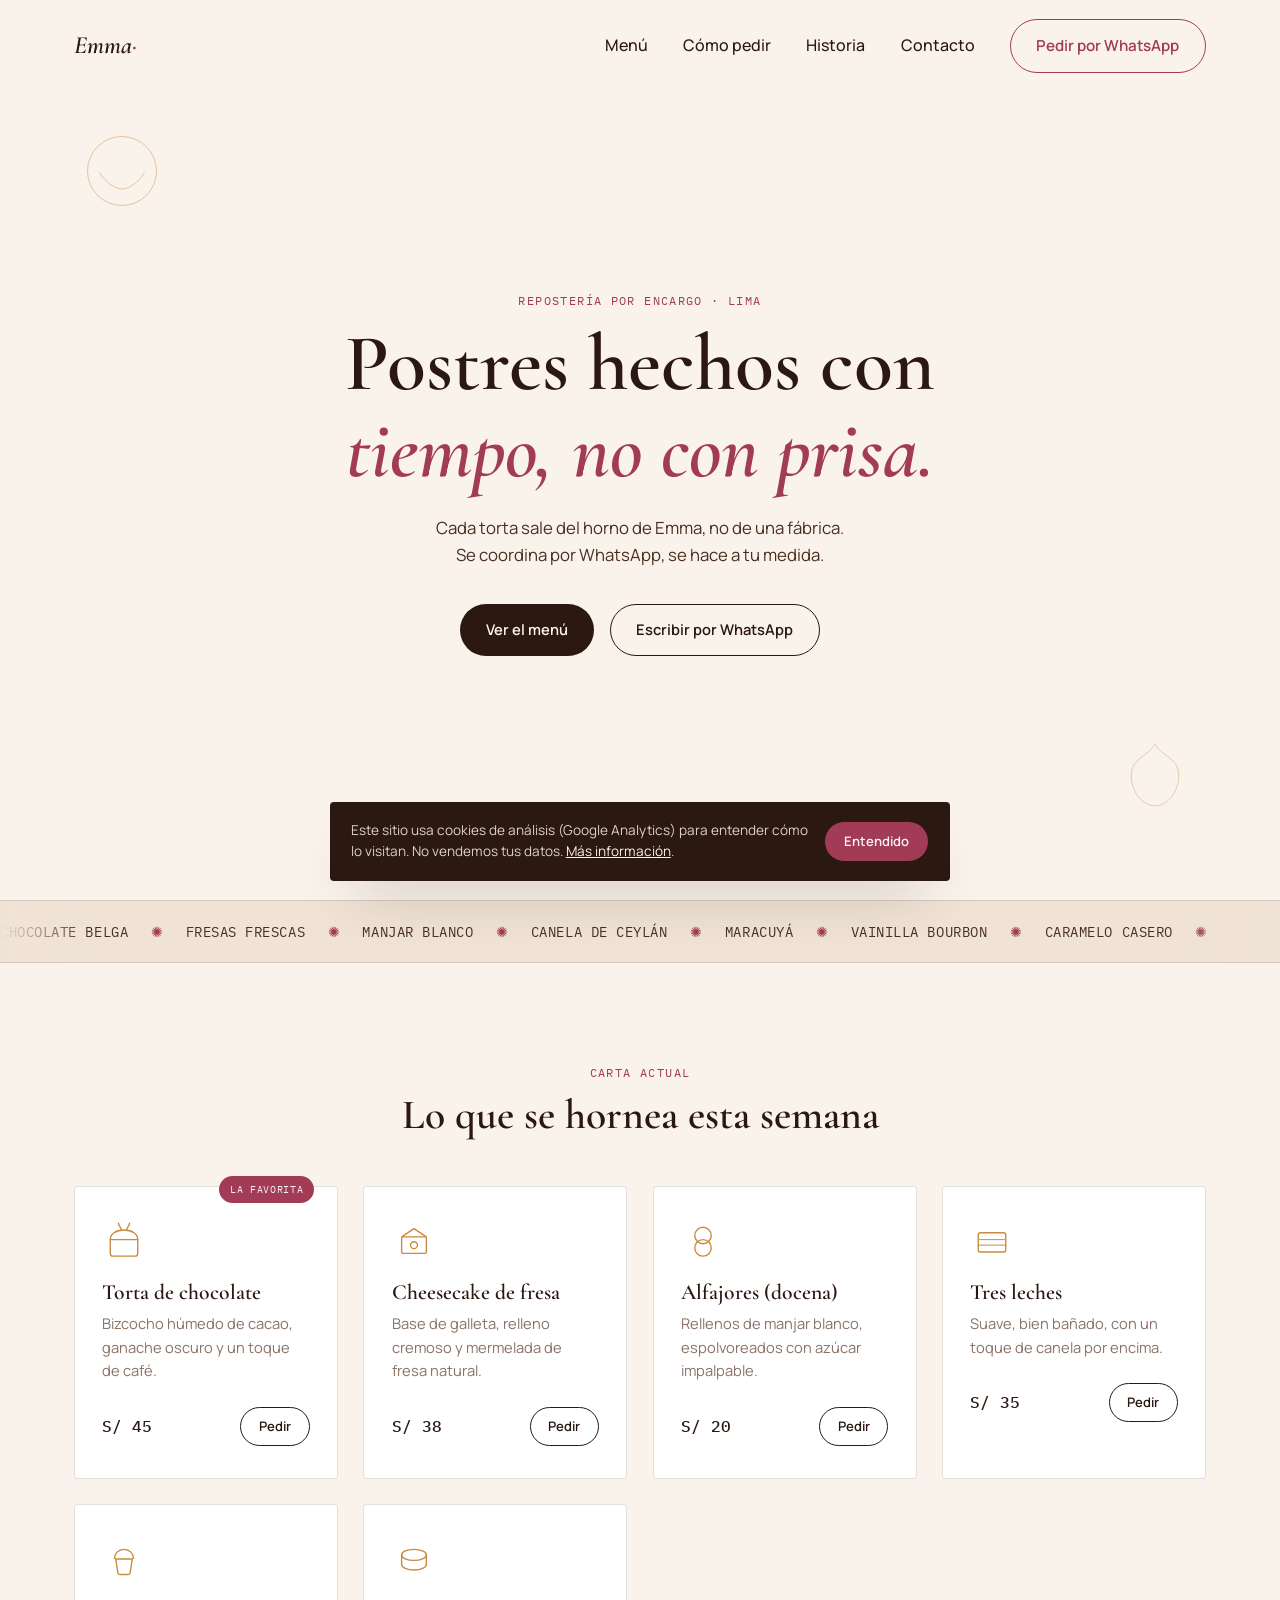
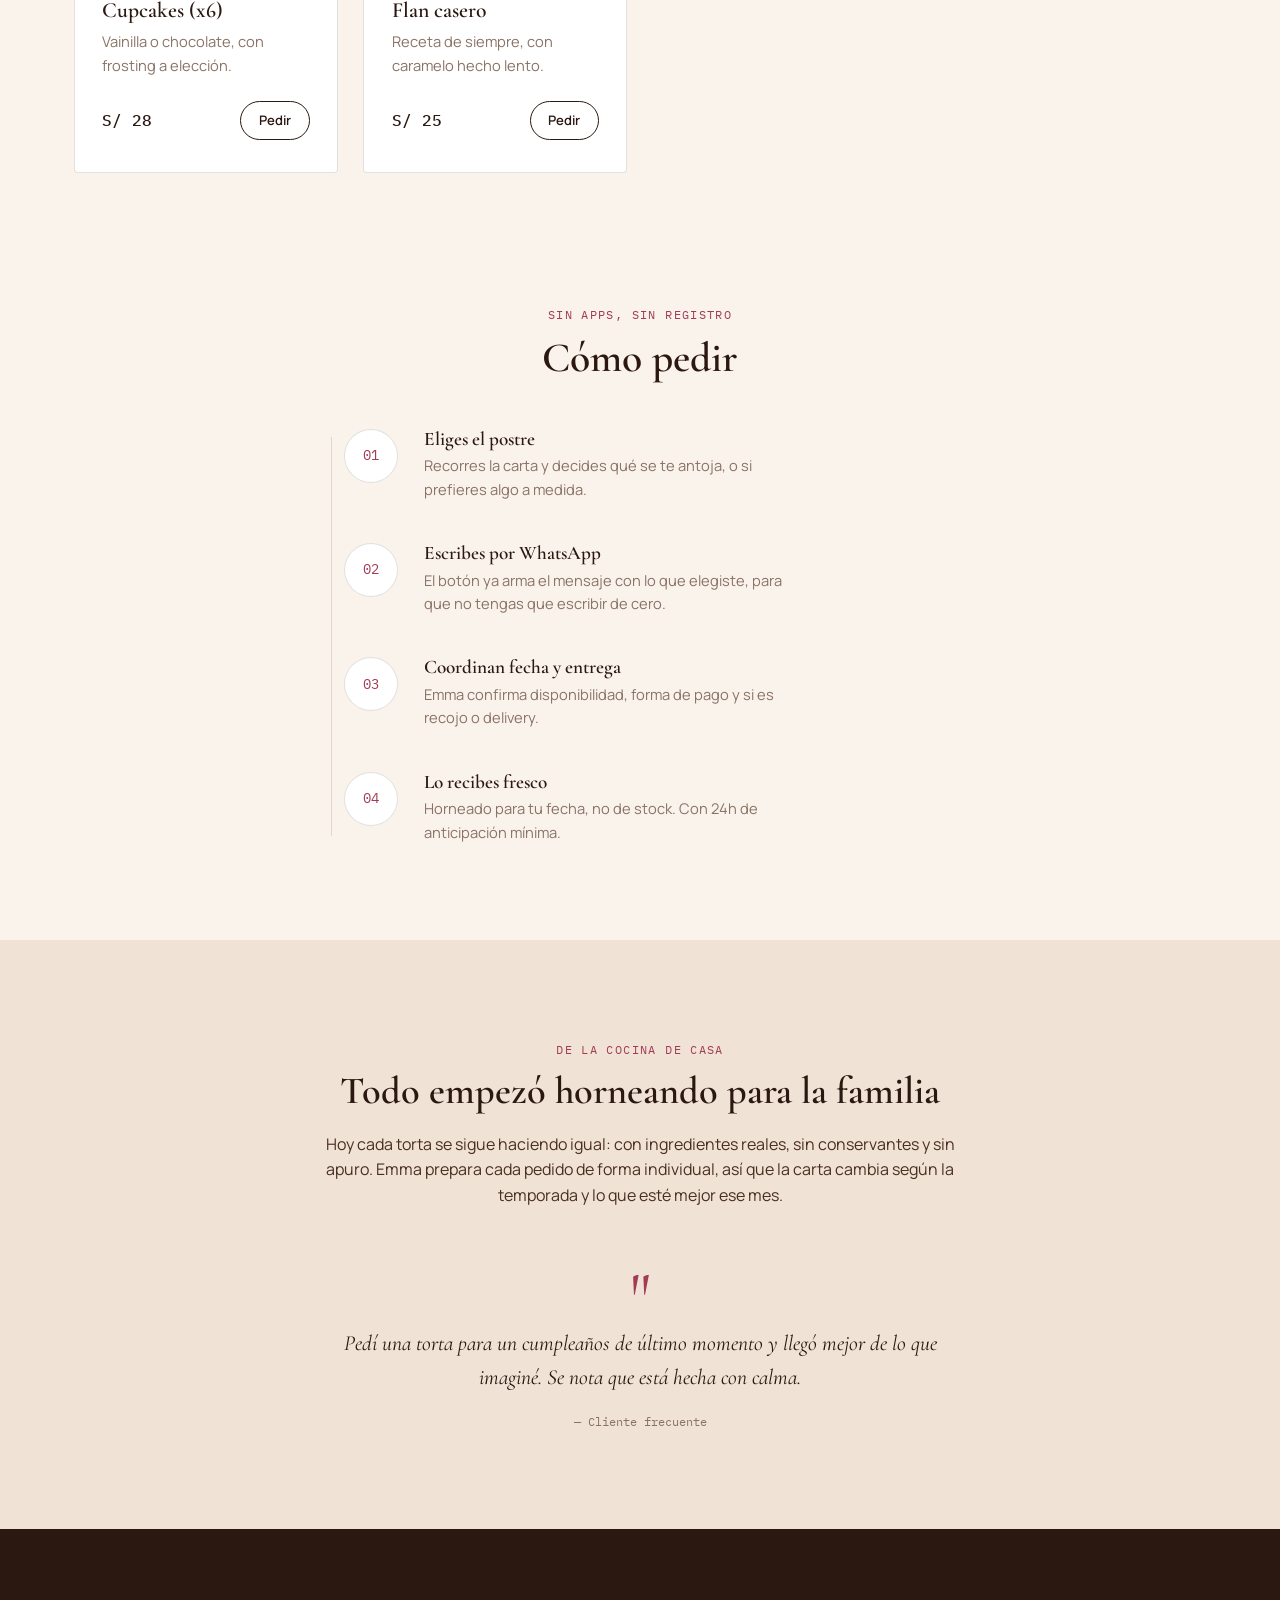
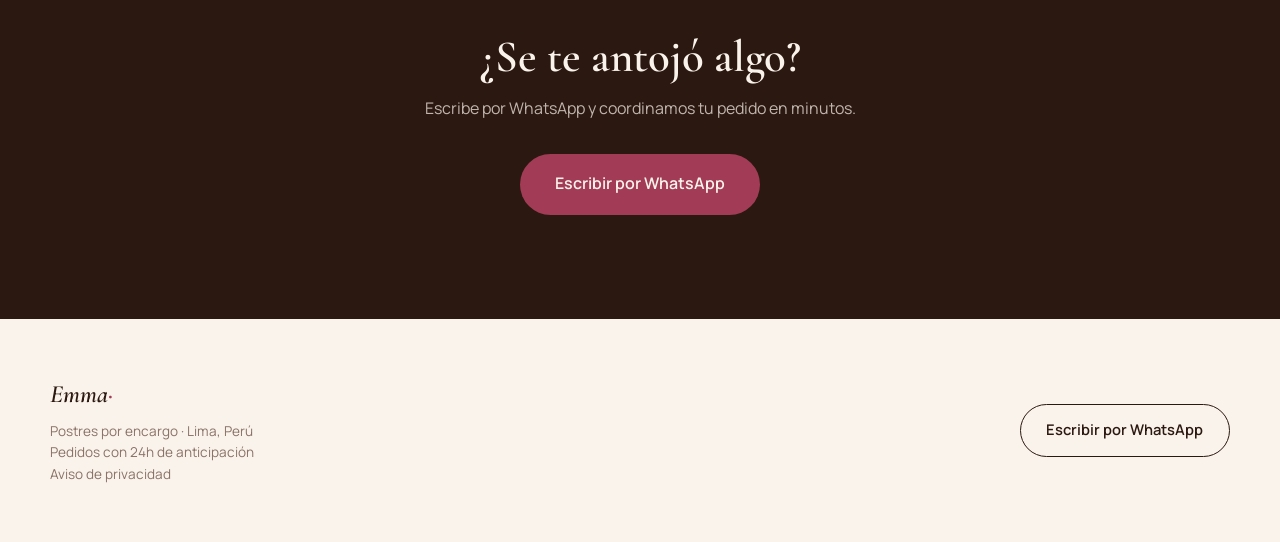
==== commit a9cac255: "Add files via upload" ====
--- a/index.html
+++ b/index.html
@@ -90,7 +90,6 @@
       <span>Canela de Ceylán</span><span class="dot">✺</span>
       <span>Maracuyá</span><span class="dot">✺</span>
       <span>Vainilla bourbon</span><span class="dot">✺</span>
-      <span>Pastel de plano</span><span class="dot">✺</span>
       <span>Caramelo casero</span><span class="dot">✺</span>
     </div>
   </div>
@@ -152,16 +151,6 @@
         <p>Vainilla o chocolate, con frosting a elección.</p>
         <div class="card__foot">
           <span class="card__price">S/ 28</span>
-          <button class="btn btn--small" data-whatsapp-pedido>Pedir</button>
-        </div>
-      </article>
-
-      <article class="card" data-reveal data-nombre="Pastel de platano" data-precio="10">
-        <svg class="card__icon" viewBox="0 0 64 64" aria-hidden="true"><path d="M20 32h24l-3 20a3 3 0 0 1-3 2.6H26a3 3 0 0 1-3-2.6L20 32Z" fill="none" stroke="currentColor" stroke-width="2"/><path d="M18 32c0-8 6-14 14-14s14 6 14 14" fill="none" stroke="currentColor" stroke-width="2"/></svg>
-        <h3>Pastel de platano</h3>
-        <p>hecho de platano, alto en proteinas.</p>
-        <div class="card__foot">
-          <span class="card__price">S/ 10</span>
           <button class="btn btn--small" data-whatsapp-pedido>Pedir</button>
         </div>
       </article>
@@ -263,12 +252,22 @@
       <p class="logo logo--footer">Emma<span class="logo__dot">·</span></p>
       <p class="footer__text">Postres por encargo · Lima, Perú</p>
       <p class="footer__text">Pedidos con 24h de anticipación</p>
+      <p class="footer__text"><a href="privacidad.html">Aviso de privacidad</a></p>
     </div>
     <a href="#" class="btn btn--outline" data-whatsapp>Escribir por WhatsApp</a>
   </div>
 </footer>
 
 <button id="btn-top" class="btn-top" aria-label="Volver arriba">↑</button>
+
+<!-- Aviso de cookies / privacidad -->
+<div class="cookie-banner" id="cookie-banner" role="dialog" aria-label="Aviso de cookies">
+  <p>
+    Este sitio usa cookies de análisis (Google Analytics) para entender cómo lo visitan.
+    No vendemos tus datos. <a href="privacidad.html">Más información</a>.
+  </p>
+  <button class="btn btn--small cookie-banner__ok" id="cookie-ok">Entendido</button>
+</div>
 
 <!-- Libs primero, defer mantiene el orden -->
 <script defer src="lib/gsap.min.js"></script>
--- a/styles.css
+++ b/styles.css
@@ -381,6 +381,45 @@
 .btn-top.is-visible { opacity: 1; pointer-events: auto; transform: none; }
 
 /* =============================================================
+   13.5 AVISO DE COOKIES
+   ============================================================= */
+.cookie-banner {
+  position: fixed;
+  left: 1.2rem; right: 1.2rem; bottom: 1.2rem;
+  max-width: 620px;
+  margin: 0 auto;
+  z-index: 50;
+  background: var(--ink);
+  color: var(--bg);
+  border-radius: var(--radius);
+  padding: 1.1rem 1.3rem;
+  display: flex;
+  align-items: center;
+  gap: 1rem;
+  flex-wrap: wrap;
+  box-shadow: var(--shadow);
+  transform: translateY(140%);
+  transition: transform .5s var(--ease-out);
+}
+.cookie-banner.is-visible { transform: translateY(0); }
+
+.cookie-banner p { font-size: .85rem; color: rgba(250,243,236,0.85); flex: 1 1 260px; }
+.cookie-banner a { text-decoration: underline; color: var(--bg); }
+
+.cookie-banner__ok {
+  background: var(--accent);
+  color: var(--bg);
+  border-radius: 999px;
+  padding: .55rem 1.2rem;
+  flex-shrink: 0;
+}
+.cookie-banner__ok:hover { background: var(--accent-2); }
+
+@media (max-width: 540px) {
+  .cookie-banner { left: .8rem; right: .8rem; bottom: .8rem; padding: 1rem; }
+}
+
+/* =============================================================
    14. RESPONSIVE — breakpoints fijos
    ============================================================= */
 @media (min-width: 540px) { }
